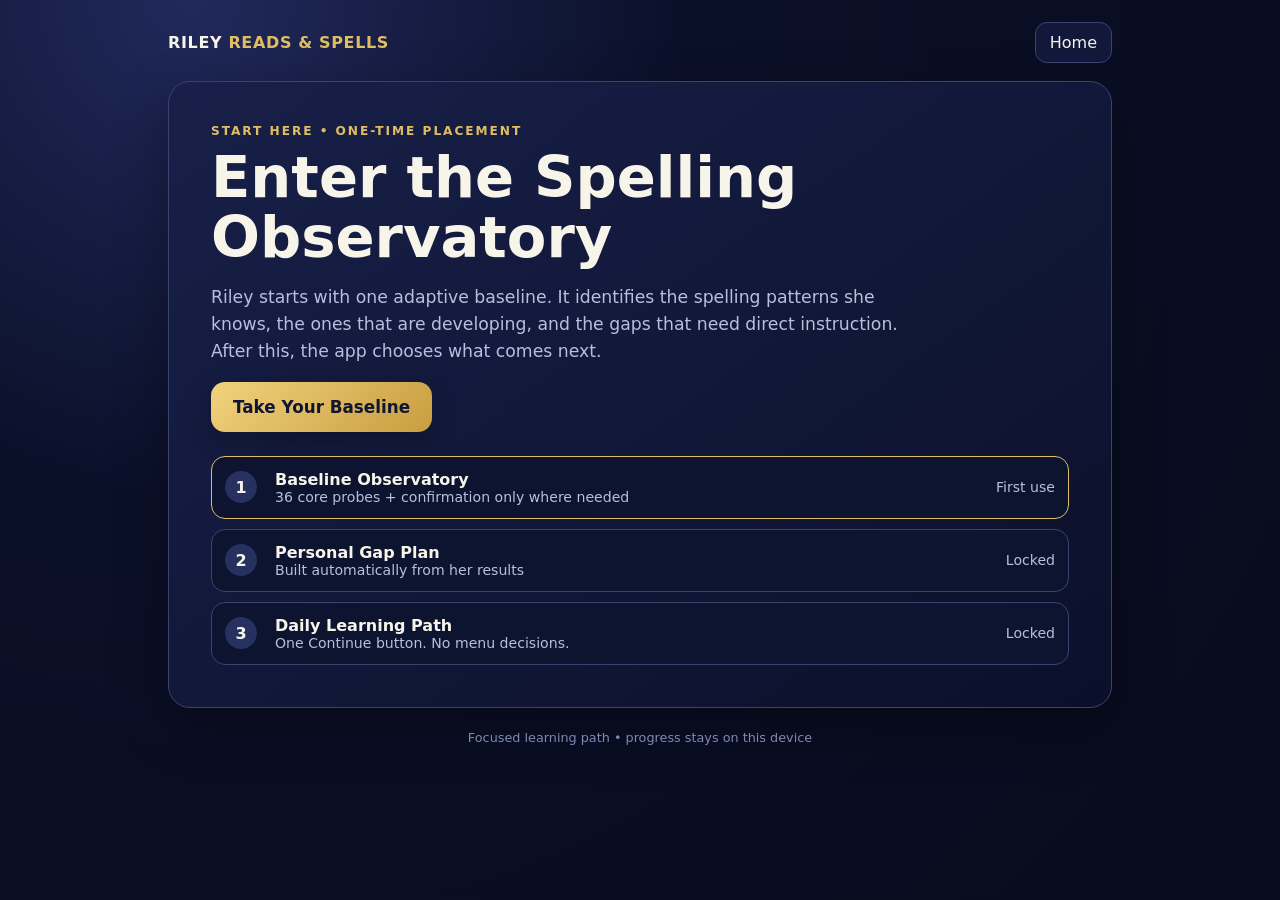
==== index.html @ 069970f0 "Add files via upload" ====
<!doctype html>
<html lang="en"><head><meta charset="utf-8"><meta name="viewport" content="width=device-width,initial-scale=1,viewport-fit=cover"><meta name="theme-color" content="#111735"><title>Riley Reads & Spells — Focused Learning</title>
<style>
:root{--bg:#080d22;--panel:#11183a;--panel2:#171f49;--gold:#e0bd63;--ink:#f7f4ea;--muted:#b8bfdc;--line:#39436f;--good:#98dfad;--bad:#ffb3b3;--purple:#a78bfa}*{box-sizing:border-box}body{margin:0;background:radial-gradient(circle at 15% 0,#20295b 0,#0b1029 35%,#070b1c 100%);color:var(--ink);font-family:Inter,ui-sans-serif,system-ui,-apple-system,"Segoe UI",sans-serif;min-height:100vh}.shell{max-width:980px;margin:auto;padding:22px 18px 56px}.top{display:flex;justify-content:space-between;align-items:center;gap:12px;margin-bottom:18px}.brand{font-weight:900;letter-spacing:.04em}.brand span{color:var(--gold)}button,.btn{font:inherit}.ghost,.btn{border:1px solid var(--line);background:#11183a;color:var(--ink);border-radius:12px;padding:10px 14px;cursor:pointer}.hero,.card{background:linear-gradient(145deg,rgba(24,32,73,.96),rgba(11,16,42,.98));border:1px solid var(--line);border-radius:22px;box-shadow:0 20px 55px #0005}.hero{padding:clamp(22px,5vw,42px)}.eyebrow{color:var(--gold);font-size:.76rem;letter-spacing:.16em;font-weight:800}.hero h1{font-size:clamp(2rem,5vw,3.6rem);line-height:1.03;margin:.18em 0}.lead{color:var(--muted);font-size:1.08rem;line-height:1.55;max-width:720px}.primary{background:linear-gradient(135deg,#f1d27d,#c89d3f);color:#10162f;border:0;border-radius:14px;padding:15px 22px;font-weight:900;font-size:1.05rem;cursor:pointer;box-shadow:0 8px 25px #0004}.primary:disabled{opacity:.45;cursor:not-allowed}.steps{display:grid;gap:10px;margin-top:24px}.step{display:grid;grid-template-columns:38px 1fr auto;gap:12px;align-items:center;padding:13px;border:1px solid var(--line);border-radius:14px;background:#0d1430}.step.current{border-color:var(--gold)}.step.done{opacity:.65}.num{width:32px;height:32px;border-radius:50%;display:grid;place-items:center;background:#27315f;font-weight:800}.meta{color:var(--muted);font-size:.88rem}.card{padding:24px;margin-top:16px}.row{display:flex;gap:12px;align-items:center;flex-wrap:wrap}.spread{display:flex;justify-content:space-between;gap:14px;align-items:center}.progress{height:9px;background:#080d22;border-radius:999px;overflow:hidden;border:1px solid #2d3765}.bar{height:100%;background:linear-gradient(90deg,#b493e8,#e0bd63)}.prompt{font-size:1.35rem;line-height:1.5;margin:18px 0}.answer{width:100%;font:inherit;font-size:1.15rem;padding:14px 16px;border-radius:12px;border:2px solid #465184;background:#080d22;color:var(--ink);outline:none}.answer:focus{border-color:var(--gold)}.feedback{min-height:50px;margin-top:12px;color:var(--muted);line-height:1.5}.good{color:var(--good)}.bad{color:var(--bad)}.tag{display:inline-block;border:1px solid #596394;border-radius:999px;padding:5px 9px;color:#d7dcf1;font-size:.78rem}.hidden{display:none!important}.grid{display:grid;grid-template-columns:repeat(auto-fit,minmax(190px,1fr));gap:12px}.metric{background:#0c1330;border:1px solid var(--line);border-radius:14px;padding:14px}.metric b{font-size:1.4rem;display:block;color:var(--gold)}textarea{min-height:140px;resize:vertical}.choice{display:block;width:100%;text-align:left;margin:8px 0;padding:12px 14px;border-radius:12px;border:1px solid var(--line);background:#0c1330;color:var(--ink);cursor:pointer}.choice:hover{border-color:var(--gold)}.tiny{font-size:.82rem;color:var(--muted)}.footer{margin-top:22px;color:#7f89b4;font-size:.8rem;text-align:center}.parentlink{color:#cdbef7;background:none;border:0;text-decoration:underline;cursor:pointer}.complete{color:var(--good)}@media(max-width:650px){.step{grid-template-columns:34px 1fr}.step>.meta{grid-column:2}.spread{align-items:flex-start;flex-direction:column}.primary{width:100%}}
</style></head><body><div class="shell"><div class="top"><div class="brand">RILEY <span>READS & SPELLS</span></div><button class="ghost" id="homeBtn">Home</button></div><main id="app"></main><div class="footer">Focused learning path • progress stays on this device</div></div>
<script>
const CORE=[{"word": "planning", "sentence": "We spent the afternoon planning the science project.", "domain": "Short-vowel foundations"}, {"word": "traffic", "sentence": "Traffic slowed near the school entrance.", "domain": "Short-vowel foundations"}, {"word": "picnic", "sentence": "We packed fruit and sandwiches for the picnic.", "domain": "Short-vowel foundations"}, {"word": "bridge", "sentence": "We crossed the bridge before sunset.", "domain": "Consonant patterns"}, {"word": "kitchen", "sentence": "The kitchen smelled like warm bread.", "domain": "Consonant patterns"}, {"word": "judge", "sentence": "The judge listened carefully to both sides.", "domain": "Consonant patterns"}, {"word": "hoping", "sentence": "I was hoping the rain would stop before practice.", "domain": "Silent-E"}, {"word": "invited", "sentence": "Maya invited three friends to the exhibit.", "domain": "Silent-E"}, {"word": "exciting", "sentence": "The final chapter was exciting.", "domain": "Silent-E"}, {"word": "reason", "sentence": "Give one reason that supports your claim.", "domain": "Vowel teams"}, {"word": "receive", "sentence": "You will receive the schedule tomorrow.", "domain": "Vowel teams"}, {"word": "journey", "sentence": "Their journey across the desert took weeks.", "domain": "Vowel teams"}, {"word": "purpose", "sentence": "The author had a clear purpose for including the scene.", "domain": "R-controlled vowels"}, {"word": "ordinary", "sentence": "An ordinary afternoon became unforgettable.", "domain": "R-controlled vowels"}, {"word": "surface", "sentence": "Dust covered the surface of the old desk.", "domain": "R-controlled vowels"}, {"word": "choice", "sentence": "She had a difficult choice to make.", "domain": "Complex vowels"}, {"word": "thoughtful", "sentence": "His thoughtful question changed the discussion.", "domain": "Complex vowels"}, {"word": "avoid", "sentence": "Try to avoid repeating the same word.", "domain": "Complex vowels"}, {"word": "fortunate", "sentence": "We were fortunate to find the missing notebook.", "domain": "Syllable structure"}, {"word": "important", "sentence": "Evidence is important when defending an idea.", "domain": "Syllable structure"}, {"word": "different", "sentence": "The two characters made different choices.", "domain": "Syllable structure"}, {"word": "beginning", "sentence": "The beginning introduces the main conflict.", "domain": "Ending changes"}, {"word": "studied", "sentence": "She studied the diagram before answering.", "domain": "Ending changes"}, {"word": "happier", "sentence": "He seemed happier after solving the problem.", "domain": "Ending changes"}, {"word": "families", "sentence": "Several families attended the school event.", "domain": "Grammatical endings"}, {"word": "teacher's", "sentence": "The teacher's notes helped us revise.", "domain": "Grammatical endings"}, {"word": "countries", "sentence": "The map compares several countries.", "domain": "Grammatical endings"}, {"word": "unpredictable", "sentence": "The ending was unpredictable but believable.", "domain": "Word construction"}, {"word": "disagreement", "sentence": "Their disagreement revealed a deeper conflict.", "domain": "Word construction"}, {"word": "transportation", "sentence": "Public transportation connects many neighborhoods.", "domain": "Word construction"}, {"word": "their", "sentence": "Their argument changed after they saw the evidence.", "domain": "Meaning-based spelling"}, {"word": "principal", "sentence": "The principal greeted students at the door.", "domain": "Meaning-based spelling"}, {"word": "stationary", "sentence": "The bicycle remained stationary during the repair.", "domain": "Meaning-based spelling"}, {"word": "Wednesday", "sentence": "Our next tutoring session is Wednesday.", "domain": "Memory & essential words"}, {"word": "February", "sentence": "The shortest month is February.", "domain": "Memory & essential words"}, {"word": "Tennessee", "sentence": "Nashville is the capital of Tennessee.", "domain": "Memory & essential words"}]; const CONFIRM=[{"word": "rabbit", "sentence": "The rabbit disappeared beneath the fence.", "domain": "Short-vowel foundations"}, {"word": "address", "sentence": "Please write your address on the form.", "domain": "Short-vowel foundations"}, {"word": "scratch", "sentence": "A branch left a scratch on the table.", "domain": "Consonant patterns"}, {"word": "badge", "sentence": "She pinned the badge to her backpack.", "domain": "Consonant patterns"}, {"word": "safely", "sentence": "The hikers returned safely before dark.", "domain": "Silent-E"}, {"word": "usable", "sentence": "The repaired tablet was usable again.", "domain": "Silent-E"}, {"word": "season", "sentence": "Autumn is my favorite season.", "domain": "Vowel teams"}, {"word": "ceiling", "sentence": "A fan turned slowly on the ceiling.", "domain": "Vowel teams"}, {"word": "further", "sentence": "We looked further into the evidence.", "domain": "R-controlled vowels"}, {"word": "worthwhile", "sentence": "The difficult project was worthwhile.", "domain": "R-controlled vowels"}, {"word": "throughout", "sentence": "The symbol appears throughout the novel.", "domain": "Complex vowels"}, {"word": "loyal", "sentence": "The dog remained loyal to its family.", "domain": "Complex vowels"}, {"word": "remember", "sentence": "Remember to explain why the quotation matters.", "domain": "Syllable structure"}, {"word": "separate", "sentence": "Keep the two sets of notes separate.", "domain": "Syllable structure"}, {"word": "preferred", "sentence": "Riley preferred the second design.", "domain": "Ending changes"}, {"word": "carrying", "sentence": "She was carrying three books at once.", "domain": "Ending changes"}, {"word": "heroes", "sentence": "The story describes unlikely heroes.", "domain": "Grammatical endings"}, {"word": "classes", "sentence": "Both classes visited the museum.", "domain": "Grammatical endings"}, {"word": "biography", "sentence": "We read a biography of the scientist.", "domain": "Word construction"}, {"word": "misunderstood", "sentence": "Her comment was misunderstood at first.", "domain": "Word construction"}, {"word": "affect", "sentence": "Weather can affect travel plans.", "domain": "Meaning-based spelling"}, {"word": "complement", "sentence": "The side dish will complement the main course.", "domain": "Meaning-based spelling"}, {"word": "because", "sentence": "She revised the paragraph because the evidence was weak.", "domain": "Memory & essential words"}, {"word": "I", "sentence": "I checked my spelling before submitting the response.", "domain": "Memory & essential words"}]; const BANK=[{"word": "planning", "sentence": "We spent the afternoon planning the science project.", "domain": "Short-vowel foundations"}, {"word": "traffic", "sentence": "Traffic slowed near the school entrance.", "domain": "Short-vowel foundations"}, {"word": "picnic", "sentence": "We packed fruit and sandwiches for the picnic.", "domain": "Short-vowel foundations"}, {"word": "bridge", "sentence": "We crossed the bridge before sunset.", "domain": "Consonant patterns"}, {"word": "kitchen", "sentence": "The kitchen smelled like warm bread.", "domain": "Consonant patterns"}, {"word": "judge", "sentence": "The judge listened carefully to both sides.", "domain": "Consonant patterns"}, {"word": "hoping", "sentence": "I was hoping the rain would stop before practice.", "domain": "Silent-E"}, {"word": "invited", "sentence": "Maya invited three friends to the exhibit.", "domain": "Silent-E"}, {"word": "exciting", "sentence": "The final chapter was exciting.", "domain": "Silent-E"}, {"word": "reason", "sentence": "Give one reason that supports your claim.", "domain": "Vowel teams"}, {"word": "receive", "sentence": "You will receive the schedule tomorrow.", "domain": "Vowel teams"}, {"word": "journey", "sentence": "Their journey across the desert took weeks.", "domain": "Vowel teams"}, {"word": "purpose", "sentence": "The author had a clear purpose for including the scene.", "domain": "R-controlled vowels"}, {"word": "ordinary", "sentence": "An ordinary afternoon became unforgettable.", "domain": "R-controlled vowels"}, {"word": "surface", "sentence": "Dust covered the surface of the old desk.", "domain": "R-controlled vowels"}, {"word": "choice", "sentence": "She had a difficult choice to make.", "domain": "Complex vowels"}, {"word": "thoughtful", "sentence": "His thoughtful question changed the discussion.", "domain": "Complex vowels"}, {"word": "avoid", "sentence": "Try to avoid repeating the same word.", "domain": "Complex vowels"}, {"word": "fortunate", "sentence": "We were fortunate to find the missing notebook.", "domain": "Syllable structure"}, {"word": "important", "sentence": "Evidence is important when defending an idea.", "domain": "Syllable structure"}, {"word": "different", "sentence": "The two characters made different choices.", "domain": "Syllable structure"}, {"word": "beginning", "sentence": "The beginning introduces the main conflict.", "domain": "Ending changes"}, {"word": "studied", "sentence": "She studied the diagram before answering.", "domain": "Ending changes"}, {"word": "happier", "sentence": "He seemed happier after solving the problem.", "domain": "Ending changes"}, {"word": "families", "sentence": "Several families attended the school event.", "domain": "Grammatical endings"}, {"word": "teacher's", "sentence": "The teacher's notes helped us revise.", "domain": "Grammatical endings"}, {"word": "countries", "sentence": "The map compares several countries.", "domain": "Grammatical endings"}, {"word": "unpredictable", "sentence": "The ending was unpredictable but believable.", "domain": "Word construction"}, {"word": "disagreement", "sentence": "Their disagreement revealed a deeper conflict.", "domain": "Word construction"}, {"word": "transportation", "sentence": "Public transportation connects many neighborhoods.", "domain": "Word construction"}, {"word": "their", "sentence": "Their argument changed after they saw the evidence.", "domain": "Meaning-based spelling"}, {"word": "principal", "sentence": "The principal greeted students at the door.", "domain": "Meaning-based spelling"}, {"word": "stationary", "sentence": "The bicycle remained stationary during the repair.", "domain": "Meaning-based spelling"}, {"word": "Wednesday", "sentence": "Our next tutoring session is Wednesday.", "domain": "Memory & essential words"}, {"word": "February", "sentence": "The shortest month is February.", "domain": "Memory & essential words"}, {"word": "Tennessee", "sentence": "Nashville is the capital of Tennessee.", "domain": "Memory & essential words"}, {"word": "rabbit", "sentence": "The rabbit disappeared beneath the fence.", "domain": "Short-vowel foundations"}, {"word": "address", "sentence": "Please write your address on the form.", "domain": "Short-vowel foundations"}, {"word": "scratch", "sentence": "A branch left a scratch on the table.", "domain": "Consonant patterns"}, {"word": "badge", "sentence": "She pinned the badge to her backpack.", "domain": "Consonant patterns"}, {"word": "safely", "sentence": "The hikers returned safely before dark.", "domain": "Silent-E"}, {"word": "usable", "sentence": "The repaired tablet was usable again.", "domain": "Silent-E"}, {"word": "season", "sentence": "Autumn is my favorite season.", "domain": "Vowel teams"}, {"word": "ceiling", "sentence": "A fan turned slowly on the ceiling.", "domain": "Vowel teams"}, {"word": "further", "sentence": "We looked further into the evidence.", "domain": "R-controlled vowels"}, {"word": "worthwhile", "sentence": "The difficult project was worthwhile.", "domain": "R-controlled vowels"}, {"word": "throughout", "sentence": "The symbol appears throughout the novel.", "domain": "Complex vowels"}, {"word": "loyal", "sentence": "The dog remained loyal to its family.", "domain": "Complex vowels"}, {"word": "remember", "sentence": "Remember to explain why the quotation matters.", "domain": "Syllable structure"}, {"word": "separate", "sentence": "Keep the two sets of notes separate.", "domain": "Syllable structure"}, {"word": "preferred", "sentence": "Riley preferred the second design.", "domain": "Ending changes"}, {"word": "carrying", "sentence": "She was carrying three books at once.", "domain": "Ending changes"}, {"word": "heroes", "sentence": "The story describes unlikely heroes.", "domain": "Grammatical endings"}, {"word": "classes", "sentence": "Both classes visited the museum.", "domain": "Grammatical endings"}, {"word": "biography", "sentence": "We read a biography of the scientist.", "domain": "Word construction"}, {"word": "misunderstood", "sentence": "Her comment was misunderstood at first.", "domain": "Word construction"}, {"word": "affect", "sentence": "Weather can affect travel plans.", "domain": "Meaning-based spelling"}, {"word": "complement", "sentence": "The side dish will complement the main course.", "domain": "Meaning-based spelling"}, {"word": "because", "sentence": "She revised the paragraph because the evidence was weak.", "domain": "Memory & essential words"}, {"word": "I", "sentence": "I checked my spelling before submitting the response.", "domain": "Memory & essential words"}, {"word": "achievement", "sentence": "Her achievement reflected months of steady practice.", "domain": "Short-vowel foundations"}, {"word": "accurate", "sentence": "An accurate summary includes the most important details.", "domain": "Consonant patterns"}, {"word": "analysis", "sentence": "Her analysis connected the character's choice to the theme.", "domain": "Silent-E"}, {"word": "apparent", "sentence": "The solution seemed apparent after we reread the clue.", "domain": "Vowel teams"}, {"word": "argument", "sentence": "A strong argument includes evidence and reasoning.", "domain": "R-controlled vowels"}, {"word": "attention", "sentence": "Careful attention helped her catch the spelling error.", "domain": "Complex vowels"}, {"word": "audience", "sentence": "The speaker adjusted her tone for the audience.", "domain": "Syllable structure"}, {"word": "available", "sentence": "The library made several resources available online.", "domain": "Ending changes"}, {"word": "awkward", "sentence": "The silence felt awkward after the disagreement.", "domain": "Grammatical endings"}, {"word": "boundary", "sentence": "The river formed a natural boundary.", "domain": "Word construction"}, {"word": "category", "sentence": "Place each example in the correct category.", "domain": "Meaning-based spelling"}, {"word": "challenge", "sentence": "The challenge required patience and careful thinking.", "domain": "Memory & essential words"}, {"word": "character", "sentence": "The character changed after facing the conflict.", "domain": "Short-vowel foundations"}, {"word": "community", "sentence": "The community gathered to restore the park.", "domain": "Consonant patterns"}, {"word": "conclusion", "sentence": "Her conclusion followed logically from the evidence.", "domain": "Silent-E"}, {"word": "confident", "sentence": "She felt confident after checking her work.", "domain": "Vowel teams"}, {"word": "consequence", "sentence": "Every decision can have a consequence.", "domain": "R-controlled vowels"}, {"word": "considerable", "sentence": "The project required considerable effort.", "domain": "Complex vowels"}, {"word": "consistent", "sentence": "Consistent practice builds stronger spelling memory.", "domain": "Syllable structure"}, {"word": "context", "sentence": "Use context to determine the unfamiliar word's meaning.", "domain": "Ending changes"}, {"word": "curious", "sentence": "The curious student asked a thoughtful question.", "domain": "Grammatical endings"}, {"word": "decision", "sentence": "His decision changed the direction of the story.", "domain": "Word construction"}, {"word": "definitely", "sentence": "I will definitely revise before submitting the essay.", "domain": "Meaning-based spelling"}, {"word": "description", "sentence": "The description helped readers picture the setting.", "domain": "Memory & essential words"}, {"word": "develop", "sentence": "Writers develop ideas by adding evidence and explanation.", "domain": "Short-vowel foundations"}, {"word": "difference", "sentence": "Explain the difference between the two viewpoints.", "domain": "Consonant patterns"}, {"word": "difficult", "sentence": "The final question was difficult but manageable.", "domain": "Silent-E"}, {"word": "disappear", "sentence": "The footprints disappear near the riverbank.", "domain": "Vowel teams"}, {"word": "effective", "sentence": "The repeated image is an effective symbol.", "domain": "R-controlled vowels"}, {"word": "environment", "sentence": "The desert environment shapes how people live.", "domain": "Complex vowels"}, {"word": "especially", "sentence": "The museum was especially crowded on Saturday.", "domain": "Syllable structure"}, {"word": "evidence", "sentence": "Use evidence from the text to support your answer.", "domain": "Ending changes"}, {"word": "exaggerate", "sentence": "Do not exaggerate what the source actually says.", "domain": "Grammatical endings"}, {"word": "excellent", "sentence": "Her revision made the explanation excellent.", "domain": "Word construction"}, {"word": "experience", "sentence": "The experience changed his perspective.", "domain": "Meaning-based spelling"}, {"word": "explanation", "sentence": "Add an explanation after each piece of evidence.", "domain": "Memory & essential words"}, {"word": "familiar", "sentence": "The melody sounded familiar.", "domain": "Short-vowel foundations"}, {"word": "favorite", "sentence": "Science is her favorite subject this semester.", "domain": "Consonant patterns"}, {"word": "finally", "sentence": "The team finally solved the last clue.", "domain": "Silent-E"}, {"word": "government", "sentence": "The government created laws to organize the city-state.", "domain": "Vowel teams"}, {"word": "grammar", "sentence": "Correct grammar makes writing easier to understand.", "domain": "R-controlled vowels"}, {"word": "guarantee", "sentence": "A prediction cannot guarantee what will happen.", "domain": "Complex vowels"}, {"word": "immediately", "sentence": "She immediately noticed the missing paragraph.", "domain": "Syllable structure"}, {"word": "independent", "sentence": "The assignment required independent thinking.", "domain": "Ending changes"}, {"word": "influence", "sentence": "Friends can influence the choices a character makes.", "domain": "Grammatical endings"}, {"word": "knowledge", "sentence": "Background knowledge can deepen comprehension.", "domain": "Word construction"}, {"word": "language", "sentence": "The author's language creates a tense mood.", "domain": "Meaning-based spelling"}, {"word": "necessary", "sentence": "It is necessary to cite evidence accurately.", "domain": "Memory & essential words"}, {"word": "occasion", "sentence": "The celebration marked a special occasion.", "domain": "Short-vowel foundations"}, {"word": "opinion", "sentence": "Separate an opinion from a verifiable fact.", "domain": "Consonant patterns"}, {"word": "opportunity", "sentence": "The contest gave students an opportunity to perform.", "domain": "Silent-E"}, {"word": "paragraph", "sentence": "Each paragraph should develop one clear idea.", "domain": "Vowel teams"}, {"word": "perspective", "sentence": "The narrator's perspective shapes what readers know.", "domain": "R-controlled vowels"}, {"word": "possible", "sentence": "Consider every possible explanation before deciding.", "domain": "Complex vowels"}, {"word": "probably", "sentence": "The storm will probably arrive after dinner.", "domain": "Syllable structure"}, {"word": "question", "sentence": "A strong question can lead to deeper thinking.", "domain": "Ending changes"}, {"word": "recognize", "sentence": "Readers recognize patterns across a text.", "domain": "Grammatical endings"}, {"word": "recommend", "sentence": "I recommend rereading the final paragraph.", "domain": "Word construction"}, {"word": "response", "sentence": "Her response included a claim and two details.", "domain": "Meaning-based spelling"}, {"word": "rhythm", "sentence": "The poem's rhythm changes in the final stanza.", "domain": "Memory & essential words"}, {"word": "schedule", "sentence": "Check the schedule before leaving for practice.", "domain": "Short-vowel foundations"}, {"word": "significant", "sentence": "The broken watch becomes significant later in the story.", "domain": "Consonant patterns"}, {"word": "similar", "sentence": "The two civilizations had similar farming challenges.", "domain": "Silent-E"}, {"word": "strength", "sentence": "Her strongest evidence came from the final chapter.", "domain": "Vowel teams"}, {"word": "surprise", "sentence": "The ending was a genuine surprise.", "domain": "R-controlled vowels"}, {"word": "temperature", "sentence": "The temperature dropped quickly after sunset.", "domain": "Complex vowels"}, {"word": "therefore", "sentence": "The evidence changed; therefore, we revised the claim.", "domain": "Syllable structure"}, {"word": "tomorrow", "sentence": "We will finish the project tomorrow.", "domain": "Ending changes"}, {"word": "usually", "sentence": "She usually checks capitalization before submitting.", "domain": "Grammatical endings"}, {"word": "variety", "sentence": "Using a variety of precise words improves writing.", "domain": "Word construction"}, {"word": "vocabulary", "sentence": "A strong vocabulary helps writers express precise ideas.", "domain": "Meaning-based spelling"}, {"word": "weird", "sentence": "The old machine made a weird clicking sound.", "domain": "Memory & essential words"}, {"word": "whether", "sentence": "We debated whether the character made the right choice.", "domain": "Short-vowel foundations"}, {"word": "writing", "sentence": "Strong writing develops ideas clearly.", "domain": "Consonant patterns"}, {"word": "accommodate", "sentence": "The new schedule can accommodate both groups.", "domain": "Silent-E"}, {"word": "conscience", "sentence": "His conscience bothered him after he hid the truth.", "domain": "Vowel teams"}, {"word": "embarrass", "sentence": "Do not embarrass someone for making a mistake.", "domain": "R-controlled vowels"}, {"word": "maintenance", "sentence": "Regular maintenance kept the equipment working.", "domain": "Complex vowels"}, {"word": "privilege", "sentence": "Access to the archive was a special privilege.", "domain": "Syllable structure"}, {"word": "restaurant", "sentence": "The restaurant was crowded after the concert.", "domain": "Ending changes"}, {"word": "successful", "sentence": "The experiment was successful on the third attempt.", "domain": "Word construction"}, {"word": "vacuum", "sentence": "The vacuum made a high-pitched sound.", "domain": "Meaning-based spelling"}, {"word": "calendar", "sentence": "Mark the tutoring session on the calendar.", "domain": "Memory & essential words"}, {"word": "capitalization", "sentence": "Correct capitalization matters in formal writing.", "domain": "Short-vowel foundations"}, {"word": "continent", "sentence": "Africa is a continent with many countries.", "domain": "Consonant patterns"}, {"word": "Atlantic", "sentence": "The Atlantic Ocean lies east of the United States.", "domain": "Silent-E"}, {"word": "Pacific", "sentence": "The Pacific Ocean is the largest ocean.", "domain": "Vowel teams"}, {"word": "Monday", "sentence": "School resumes on Monday morning.", "domain": "R-controlled vowels"}, {"word": "January", "sentence": "January begins the calendar year.", "domain": "Complex vowels"}]; const PASSAGES=[{"title": "The Empty Chair", "text": "At lunch, Nia kept the chair beside her empty even after the cafeteria filled. For three years, Maya had sat there, trading grapes for crackers and whispering jokes before the bell. Maya had moved in August. When Zoe asked if the seat was taken, Nia almost said yes. Instead, she moved her backpack. By Friday, the chair no longer felt like Maya's chair, but Nia still saved one of her grapes.", "q": "What deeper idea does the ending suggest?", "evidence": "Nia lets Zoe sit beside her but still saves a grape, showing that making room for something new does not require erasing what mattered before.", "theme": "People can accept change while still honoring meaningful memories."}, {"title": "The Second Draft", "text": "Marcus stared at the red comments covering his essay. He had expected an A because he had spent two hours writing it. His first impulse was to close the document. Then he noticed that Ms. Lee had written, 'Your idea is worth developing.' Marcus opened a blank page beside the draft and began moving sentences, adding evidence, and deleting parts he had liked. The next afternoon, the essay was longer in some places and shorter in others. More importantly, it finally said what he had meant.", "q": "Why is the final sentence important?", "evidence": "Marcus stops treating effort as proof that the first draft is finished and uses revision to make his actual idea clearer.", "theme": "Growth often requires revising work we are already attached to."}, {"title": "The Shortcut", "text": "Elena knew the path behind the gym would cut ten minutes from her walk home. A sign said the path was closed after the storm, but the pavement looked dry. Halfway through, she found a fallen branch blocking the trail. She climbed over it and stepped into mud deep enough to swallow one shoe. When her brother asked why she was late, Elena looked at the muddy sock in her hand and laughed. 'I saved negative ten minutes,' she said.", "q": "What does Elena learn from the experience?", "evidence": "Ignoring the warning makes the supposedly faster route take longer and creates a problem she could have avoided.", "theme": "A shortcut is not useful when it ignores information meant to protect you."}];
const KEY='rrs_single_v1';
const nowDay=()=>new Date().toISOString().slice(0,10); const load=()=>{try{return JSON.parse(localStorage.getItem(KEY))||{}}catch(e){return {}}}; const save=s=>localStorage.setItem(KEY,JSON.stringify(s));
function state(){let s=load();s.baseline=s.baseline||{done:false,index:0,items:CORE,answers:[],confirm:[],phase:'core'};s.progress=s.progress||{seen:{},missed:{},daily:{},weeklyHistory:[],deep:0,vocab:0,writing:0};s.weekly=s.weekly||{word:'significant',pron:'sig-NIF-ih-kunt',pos:'adjective',definition:'important enough to matter or have an effect',sentence:'The broken watch becomes significant later in the story.'};save(s);return s}
function speak(t,rate=.86){try{speechSynthesis.cancel();let u=new SpeechSynthesisUtterance(t);u.rate=rate;u.lang='en-US';speechSynthesis.speak(u)}catch(e){}}
function norm(x){return (x||'').trim().replace(/[’‘]/g,"'")}
function esc(x){return String(x).replace(/[&<>"']/g,m=>({'&':'&amp;','<':'&lt;','>':'&gt;','"':'&quot;',"'":'&#39;'}[m]))}
function likelyError(expected,got){if(!got)return 'unknown / not yet encoded';if(expected.toLowerCase()===got.toLowerCase()&&expected!==got)return 'capitalization';if(expected.replace(/'/g,'')===got.replace(/'/g,''))return 'apostrophe';let e=expected.toLowerCase(),g=got.toLowerCase();if(e.includes('ied')&&g.includes('yed'))return 'y-to-i ending change';if(/([bcdfghjklmnpqrstvwxyz])\1/.test(e)&&!g.includes(RegExp.$1+RegExp.$1))return 'consonant doubling';if(Math.abs(e.length-g.length)>=3)return 'omitted or added syllable/segment';if(/[aeiou]/.test(e)&&/[aeiou]/.test(g))return 'vowel pattern';return 'consonant/letter pattern'}
function baselineDone(){return !!state().baseline.done}
function profile(){let s=state(), a=s.baseline.answers||[], ds={};for(const d of [...new Set(CORE.map(x=>x.domain))]){let z=a.filter(x=>x.domain===d),right=z.filter(x=>x.correct).length,total=z.length;ds[d]={right,total,status:total>=3?(right>=3?'Secure':right===2?'Developing':'Needs Instruction'):'Unplaced'}}return ds}
function weeklyDue(){let d=new Date().getDay();return d>=1&&d<=5}
function makePlan(){let s=state(), day=nowDay(), rec=s.progress.daily[day];if(rec&&rec.plan)return rec.plan;let p=[{id:'spell',title:'Targeted Spelling',desc:'24 adaptive items from current gaps, comeback words, transfer words, and Weekly Word.',minutes:16}]; if(weeklyDue())p.push({id:'vocab',title:'Word Range + Weekly Word',desc:'Use stronger vocabulary independently, not just recognize it.',minutes:5});let n=new Date().getDay(); if(n%2===0)p.push({id:'deep',title:'Deep Reading',desc:'Move from what happened to inference, theme, evidence, and explanation.',minutes:8});else p.push({id:'writing',title:'Writing Transfer',desc:'Turn understanding into precise written language.',minutes:7});s.progress.daily[day]={plan:p,done:[],current:0};save(s);return p}
function dailyRec(){let s=state();makePlan();return state().progress.daily[nowDay()]}
function routeHome(){renderHome()}
function renderHome(){let s=state(), app=document.querySelector('#app');if(!s.baseline.done){app.innerHTML=`<section class="hero"><div class="eyebrow">START HERE • ONE-TIME PLACEMENT</div><h1>Enter the Spelling Observatory</h1><p class="lead">Riley starts with one adaptive baseline. It identifies the spelling patterns she knows, the ones that are developing, and the gaps that need direct instruction. After this, the app chooses what comes next.</p><button class="primary" id="go">Take Your Baseline</button><div class="steps"><div class="step current"><div class="num">1</div><div><b>Baseline Observatory</b><div class="meta">36 core probes + confirmation only where needed</div></div><div class="meta">First use</div></div><div class="step"><div class="num">2</div><div><b>Personal Gap Plan</b><div class="meta">Built automatically from her results</div></div><div class="meta">Locked</div></div><div class="step"><div class="num">3</div><div><b>Daily Learning Path</b><div class="meta">One Continue button. No menu decisions.</div></div><div class="meta">Locked</div></div></div></section>`;document.querySelector('#go').onclick=renderBaseline;return}
let rec=dailyRec(), plan=rec.plan, done=rec.done||[], idx=plan.findIndex(x=>!done.includes(x.id));let complete=idx<0, mins=plan.filter(x=>!done.includes(x.id)).reduce((a,b)=>a+b.minutes,0);app.innerHTML=`<section class="hero"><div class="eyebrow">RILEY’S FOCUSED LEARNING PATH</div><h1>${complete?'Today’s path is complete.':'Welcome back, Riley.'}</h1><p class="lead">${complete?'Your work is saved. Come back tomorrow for the next focused path.':`${plan.length-done.length} activities left · about ${mins} minutes. Press Continue and the app will take you through the work in order.`}</p>${complete?'<button class="primary" id="go">View Progress</button>':'<button class="primary" id="go">Continue Today’s Path</button>'}<div class="steps">${plan.map((x,i)=>`<div class="step ${done.includes(x.id)?'done':''} ${i===idx?'current':''}"><div class="num">${done.includes(x.id)?'✓':i+1}</div><div><b>${x.title}</b><div class="meta">${x.desc}</div></div><div class="meta">${done.includes(x.id)?'Complete':x.minutes+' min'}</div></div>`).join('')}</div><div style="margin-top:20px"><button class="parentlink" id="parent">Parent / Tutor Progress</button></div></section>`;document.querySelector('#go').onclick=()=>complete?renderParent():startActivity(plan[idx].id);document.querySelector('#parent').onclick=renderParent}
function renderBaseline(){let s=state(),b=s.baseline, items=b.phase==='core'?CORE:b.confirm;if(b.phase==='confirm'&&items.length===0){finishBaseline();return}if(b.index>=items.length){if(b.phase==='core'){let by={};b.answers.forEach(a=>(by[a.domain]??=[]).push(a));let needs=[];for(const [d,a] of Object.entries(by)){let r=a.filter(x=>x.correct).length;if(r===2)needs.push(...CONFIRM.filter(x=>x.domain===d).slice(0,1));else if(r<=1)needs.push(...CONFIRM.filter(x=>x.domain===d).slice(0,2))}b.phase='confirm';b.confirm=needs;b.index=0;save(s);if(!needs.length)return finishBaseline();return renderBaseline()}return finishBaseline()}
let it=items[b.index], total=CORE.length+(b.confirm?.length||0), done=(b.phase==='core'?b.index:CORE.length+b.index);document.querySelector('#app').innerHTML=`<section class="card"><div class="spread"><div><div class="eyebrow">SPELLING OBSERVATORY</div><h2>${b.phase==='core'?'Baseline':'Confirmation Round'}</h2></div><span class="tag">${done+1} of ${total}</span></div><div class="progress"><div class="bar" style="width:${Math.round(done/Math.max(total,1)*100)}%"></div></div><p class="lead">Listen to the sentence, then spell the word. No hints or teaching during the baseline. Capitalization counts.</p><div class="row"><button class="ghost" id="hear">🔊 Hear sentence + word</button></div><input class="answer" id="ans" autocomplete="off" autocapitalize="off" spellcheck="false" placeholder="Type the word you hear"><div class="row" style="margin-top:12px"><button class="primary" id="submit">Submit</button><button class="ghost" id="idk">I don’t know yet</button></div><div class="feedback" id="fb"></div></section>`;let say=()=>{speak(it.sentence);setTimeout(()=>speak('Spell '+it.word),Math.min(3800,900+it.sentence.length*45))};document.querySelector('#hear').onclick=say;setTimeout(say,300);let submit=(idk=false)=>{let got=idk?'':norm(document.querySelector('#ans').value), correct=got===it.word;b.answers.push({word:it.word,got,correct,domain:it.domain,error:correct?'':likelyError(it.word,got)});b.index++;save(s);renderBaseline()};document.querySelector('#submit').onclick=()=>submit(false);document.querySelector('#idk').onclick=()=>submit(true);document.querySelector('#ans').onkeydown=e=>{if(e.key==='Enter')submit(false)};document.querySelector('#ans').focus()}
function finishBaseline(){let s=state();s.baseline.done=true;s.baseline.completedAt=new Date().toISOString();save(s);let p=profile(), gaps=Object.entries(p).filter(([d,x])=>x.status!=='Secure').map(([d])=>d);document.querySelector('#app').innerHTML=`<section class="hero"><div class="eyebrow">BASELINE COMPLETE</div><h1>Your learning path is ready.</h1><p class="lead">The app will now prioritize ${gaps.length?esc(gaps.slice(0,3).join(', ')):'transfer and retention'} and keep checking unfamiliar words before calling a skill secure.</p><button class="primary" id="go">Start Today’s Path</button></section>`;document.querySelector('#go').onclick=renderHome}
function buildMission(){let s=state(),day=nowDay(),key='mission_'+day;if(s.progress.daily[day]?.mission)return s.progress.daily[day].mission;let prof=profile(), pri=Object.entries(prof).filter(([d,x])=>x.status==='Needs Instruction').map(([d])=>d), dev=Object.entries(prof).filter(([d,x])=>x.status==='Developing').map(([d])=>d);if(!pri.length)pri=Object.keys(prof).slice(0,3);if(!dev.length)dev=Object.keys(prof).slice(3,6);let seen=s.progress.seen||{}, missed=s.progress.missed||{};let pool=(ds)=>BANK.filter(x=>ds.includes(x.domain));let pick=(arr,n,avoid=new Set())=>{let a=[...arr].sort((x,y)=>(seen[x.word]||0)-(seen[y.word]||0)||Math.random()-.5),o=[];for(let x of a)if(!avoid.has(x.word)&&o.push(x)&&o.length===n)break;return o};let out=[],used=new Set();for(let [arr,n,type] of [[pool(pri),8,'priority'],[pool(dev),4,'secondary']])for(let x of pick(arr,n,used)){used.add(x.word);out.push({...x,type})}let comeback=Object.keys(missed).sort((a,b)=>(missed[b].count||0)-(missed[a].count||0)).map(w=>BANK.find(x=>x.word===w)).filter(Boolean);for(let x of pick(comeback,4,used)){used.add(x.word);out.push({...x,type:'comeback'})}for(let x of pick(BANK,4,used)){used.add(x.word);out.push({...x,type:'spiral'})}for(let x of pick(BANK.filter(x=>!seen[x.word]),2,used)){used.add(x.word);out.push({...x,type:'transfer'})}let wk=s.weekly;if(wk&&!used.has(wk.word)){out.push({word:wk.word,sentence:wk.sentence,domain:'Weekly Word',type:'weekly'});used.add(wk.word)}let caps=BANK.filter(x=>/^[A-Z]/.test(x.word));for(let x of pick(caps,2,used)){used.add(x.word);out.push({...x,type:'capitalization'})}for(let x of pick(BANK,24-out.length,used)){used.add(x.word);out.push({...x,type:'spiral'})}out=out.slice(0,24);s.progress.daily[day].mission={items:out,index:0,attempts:0,correct:0};save(s);return out}
function startActivity(id){if(id==='spell')renderSpelling();else if(id==='vocab')renderVocab();else if(id==='deep')renderDeep();else renderWriting()}
function markDone(id){let s=state(),r=s.progress.daily[nowDay()];if(!r.done.includes(id))r.done.push(id);save(s);renderActivityComplete(id)}
function renderActivityComplete(id){let rec=dailyRec(),next=rec.plan.find(x=>!rec.done.includes(x.id));document.querySelector('#app').innerHTML=`<section class="hero"><div class="eyebrow">ACTIVITY COMPLETE</div><h1 class="complete">Nice work.</h1><p class="lead">${next?`Next: ${esc(next.title)}. Riley does not need to choose what to practice.`:'You finished today’s focused learning path.'}</p><button class="primary" id="next">${next?'Continue to Next Activity':'Finish Today’s Path'}</button></section>`;document.querySelector('#next').onclick=()=>next?startActivity(next.id):renderHome()}
function renderSpelling(){let s=state(),m=s.progress.daily[nowDay()].mission||null;if(!m){buildMission();s=state();m=s.progress.daily[nowDay()].mission}if(m.index>=m.items.length)return markDone('spell');let it=m.items[m.index],attempt=m.attempts||0;document.querySelector('#app').innerHTML=`<section class="card"><div class="spread"><div><div class="eyebrow">TODAY’S PATH • TARGETED SPELLING</div><h2>Item ${m.index+1} of ${m.items.length}</h2></div><span class="tag">${esc(it.type)}</span></div><div class="progress"><div class="bar" style="width:${Math.round(m.index/m.items.length*100)}%"></div></div><p class="prompt">Listen first. The target word stays hidden.</p><button class="ghost" id="hear">🔊 Hear sentence + word</button><input class="answer" id="ans" autocomplete="off" autocapitalize="off" spellcheck="false" placeholder="Spell the word"><button class="primary" id="check" style="margin-top:12px">Check</button><div class="feedback" id="fb"></div></section>`;let say=(slow=false)=>{speak(it.sentence,slow?.72:.86);setTimeout(()=>speak('Spell '+it.word,slow?.66:.82),Math.min(3600,900+it.sentence.length*42))};document.querySelector('#hear').onclick=()=>say(false);setTimeout(()=>say(false),250);let check=()=>{let ss=state(),mm=ss.progress.daily[nowDay()].mission,got=norm(document.querySelector('#ans').value),first=mm.attempts===0;ss.progress.seen[it.word]=(ss.progress.seen[it.word]||0)+1;if(got===it.word){if(first)mm.correct++;document.querySelector('#fb').innerHTML='<span class="good">Correct.</span> Moving on…';mm.index++;mm.attempts=0;save(ss);speak('Correct.');setTimeout(renderSpelling,700);return}mm.attempts=(mm.attempts||0)+1;let miss=ss.progress.missed[it.word]||{count:0};miss.count++;miss.last=Date.now();miss.error=likelyError(it.word,got);ss.progress.missed[it.word]=miss;save(ss);if(mm.attempts===1){document.querySelector('#fb').innerHTML='<span class="bad">Not yet.</span> Try once more. The answer stays hidden.';document.querySelector('#ans').value='';document.querySelector('#ans').focus()}else if(mm.attempts===2){document.querySelector('#fb').innerHTML='<span class="bad">Listen again.</span> I’ll say the word more slowly and repeat the sentence.';document.querySelector('#ans').value='';say(true);document.querySelector('#ans').focus()}else{document.querySelector('#fb').innerHTML=`<span class="bad">Correct spelling: ${esc(it.word)}</span><br>Likely pattern to repair: ${esc(miss.error)}. Type it correctly once. It will return in comeback practice.`;document.querySelector('#ans').value=it.word;document.querySelector('#ans').disabled=true;mm.index++;mm.attempts=0;save(ss);speak('The correct spelling is '+it.word);setTimeout(renderSpelling,2300)}};document.querySelector('#check').onclick=check;document.querySelector('#ans').onkeydown=e=>{if(e.key==='Enter')check()};document.querySelector('#ans').focus()}
function renderVocab(){let s=state(),w=s.weekly;document.querySelector('#app').innerHTML=`<section class="card"><div class="eyebrow">TODAY’S PATH • WORD RANGE</div><h2>Use stronger words independently</h2><p class="lead">Weekly Word: <b>${esc(w.word)}</b> (${esc(w.pos)}) — ${esc(w.definition)}.</p><p class="prompt">Replace the general word in this sentence with a more precise word:<br><br>“The discovery was <u>important</u> because it changed what the researchers believed.”</p><input class="answer" id="v" placeholder="Type one stronger word"><div class="feedback" id="fb"></div><button class="primary" id="go">Check my word</button></section>`;document.querySelector('#go').onclick=()=>{let v=norm(document.querySelector('#v').value).toLowerCase(),ok=['significant','crucial','essential','meaningful','consequential','important'].includes(v);if(!v)return;document.querySelector('#fb').innerHTML=ok?'<span class="good">Good. Now use it in your own sentence.</span>':'Try a word that means important enough to matter. Think about this week’s word.';if(ok){s.progress.vocab++;save(s);setTimeout(()=>markDone('vocab'),1200)}}}
function renderDeep(){let s=state(),p=PASSAGES[s.progress.deep%PASSAGES.length];document.querySelector('#app').innerHTML=`<section class="card"><div class="eyebrow">TODAY’S PATH • DEEP READING</div><h2>${esc(p.title)}</h2><p class="lead" style="color:#eef0fb">${esc(p.text)}</p><p class="prompt">${esc(p.q)}</p><textarea class="answer" id="d" placeholder="Answer with a complete idea. Explain why it matters."></textarea><div class="feedback" id="fb"></div><button class="primary" id="go">Check depth</button></section>`;document.querySelector('#go').onclick=()=>{let t=norm(document.querySelector('#d').value);if(t.split(/\s+/).length<12){document.querySelector('#fb').textContent='Go deeper. Explain what the detail suggests—not only what happened.';return}document.querySelector('#fb').innerHTML=`<span class="good">Good depth check.</span><br>A strong interpretation could connect to: ${esc(p.theme)}<br><span class="tiny">Evidence model: ${esc(p.evidence)}</span>`;s.progress.deep++;save(s);setTimeout(()=>markDone('deep'),2600)}}
function renderWriting(){let s=state();document.querySelector('#app').innerHTML=`<section class="card"><div class="eyebrow">TODAY’S PATH • WRITING TRANSFER</div><h2>Turn understanding into precise writing</h2><p class="prompt">Write 3–4 sentences explaining why revision can improve an idea. Use the word <b>${esc(s.weekly.word)}</b> naturally, include one specific example, and check spelling/capitalization.</p><textarea class="answer" id="w" placeholder="Write your response here…"></textarea><div class="feedback" id="fb"></div><button class="primary" id="go">Review my response</button></section>`;document.querySelector('#go').onclick=()=>{let t=norm(document.querySelector('#w').value),words=t.split(/\s+/).filter(Boolean),sent=(t.match(/[.!?]+/g)||[]).length,has=t.toLowerCase().includes(s.weekly.word.toLowerCase());let issues=[];if(words.length<35)issues.push('develop the explanation with more detail');if(sent<3)issues.push('write at least 3 complete sentences');if(!has)issues.push('use the Weekly Word naturally');if(!/^[A-Z]/.test(t))issues.push('begin with a capital letter');if(issues.length){document.querySelector('#fb').innerHTML='<span class="bad">Revise before finishing:</span> '+esc(issues.join('; '))+'.';return}document.querySelector('#fb').innerHTML='<span class="good">Transfer complete.</span> You explained an idea, used precise vocabulary, and checked conventions.';s.progress.writing++;save(s);setTimeout(()=>markDone('writing'),1600)}}
function renderParent(){let s=state(),p=profile(),miss=Object.entries(s.progress.missed||{}).sort((a,b)=>(b[1].count||0)-(a[1].count||0)).slice(0,8);document.querySelector('#app').innerHTML=`<section class="hero"><div class="eyebrow">PARENT / TUTOR VIEW</div><h1>Gap-Elimination Progress</h1><p class="lead">Riley’s benchmark pattern: strong reading comprehension with spelling as the clearest measured relative weakness. The learner screen intentionally hides menus; this view exposes the underlying plan.</p><div class="grid"><div class="metric"><b>78th</b>Reading comprehension<br><span class="tiny">well above average</span></div><div class="metric"><b>75th</b>Overall reading<br><span class="tiny">well above average</span></div><div class="metric"><b>61st</b>Silent reading fluency</div><div class="metric"><b>61st</b>Writing fluency</div><div class="metric"><b>50th</b>Vocabulary<br><span class="tiny">average</span></div><div class="metric"><b>32nd</b>Spelling<br><span class="tiny">priority gap</span></div></div><div class="card"><h2>Spelling domains</h2>${Object.entries(p).map(([d,x])=>`<div class="spread" style="padding:7px 0;border-bottom:1px solid #28325c"><span>${esc(d)}</span><span class="tag">${esc(x.status)}</span></div>`).join('')||'<p>Baseline not completed yet.</p>'}</div><div class="card"><h2>Repeated problem words</h2><p>${miss.length?miss.map(([w,x])=>`${esc(w)} (${x.count})`).join(' • '):'No repeated misses recorded yet.'}</p><p class="tiny">Mastery is based on first-attempt accuracy, unfamiliar transfer, later retention, and capitalization—not simply completing a lesson.</p></div><div class="row"><button class="ghost" id="back">Back to Riley’s Home</button><button class="ghost" id="resetDay">Reset Today’s Path</button></div></section>`;document.querySelector('#back').onclick=renderHome;document.querySelector('#resetDay').onclick=()=>{let ss=state();delete ss.progress.daily[nowDay()];save(ss);renderHome()}}
document.querySelector('#homeBtn').onclick=renderHome;renderHome();
</script></body></html>
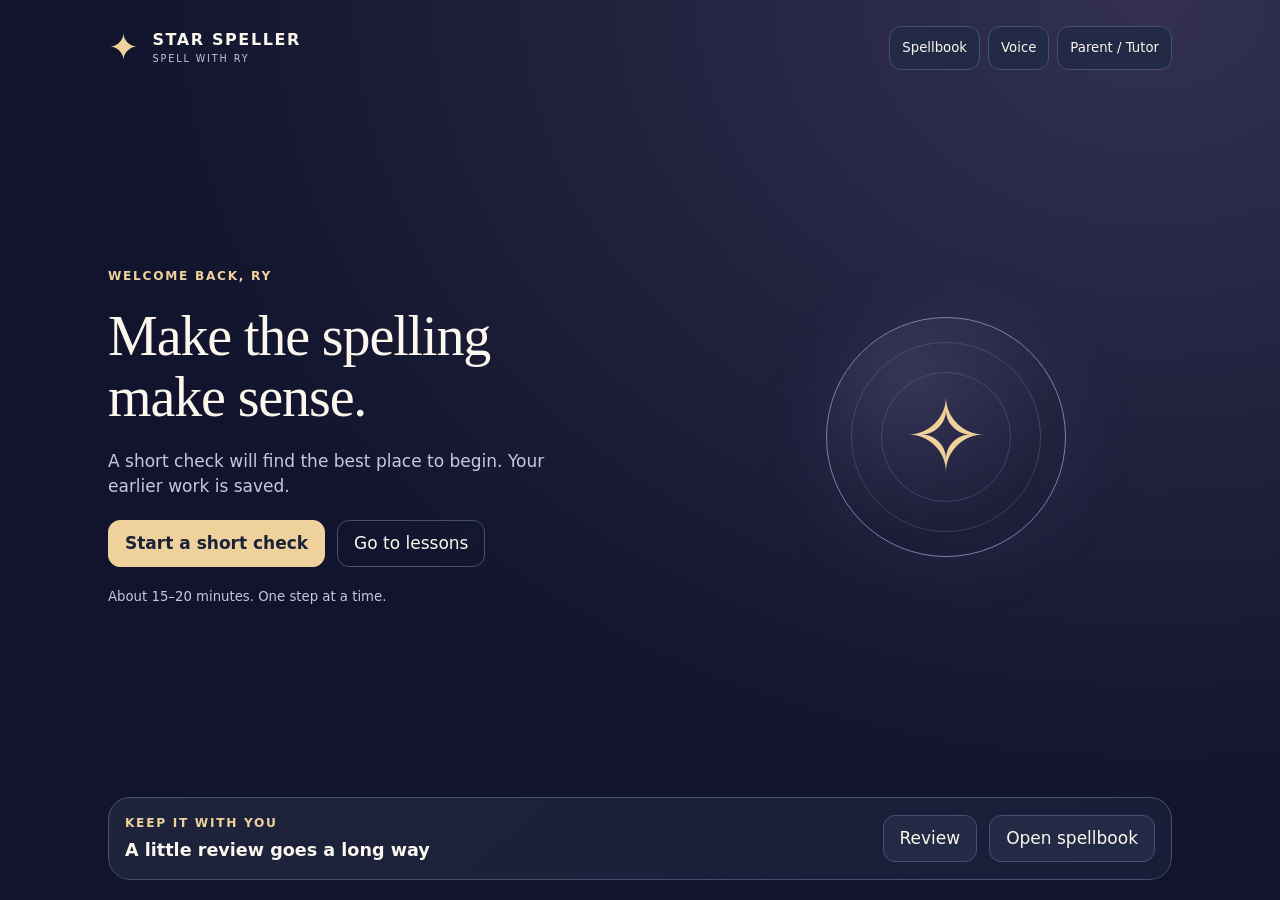
==== commit 287cb204: "Rebuild Star Speller with prior-informed placement, independent mastery, and audio QC Preserve exact" ====
--- a/index.html
+++ b/index.html
@@ -1,36 +1,24 @@
 <!doctype html>
-<html lang="en"><head><meta charset="utf-8"><meta name="viewport" content="width=device-width,initial-scale=1,viewport-fit=cover"><meta name="theme-color" content="#111735"><title>Riley Reads & Spells — Focused Learning</title>
-<style>
-:root{--bg:#080d22;--panel:#11183a;--panel2:#171f49;--gold:#e0bd63;--ink:#f7f4ea;--muted:#b8bfdc;--line:#39436f;--good:#98dfad;--bad:#ffb3b3;--purple:#a78bfa}*{box-sizing:border-box}body{margin:0;background:radial-gradient(circle at 15% 0,#20295b 0,#0b1029 35%,#070b1c 100%);color:var(--ink);font-family:Inter,ui-sans-serif,system-ui,-apple-system,"Segoe UI",sans-serif;min-height:100vh}.shell{max-width:980px;margin:auto;padding:22px 18px 56px}.top{display:flex;justify-content:space-between;align-items:center;gap:12px;margin-bottom:18px}.brand{font-weight:900;letter-spacing:.04em}.brand span{color:var(--gold)}button,.btn{font:inherit}.ghost,.btn{border:1px solid var(--line);background:#11183a;color:var(--ink);border-radius:12px;padding:10px 14px;cursor:pointer}.hero,.card{background:linear-gradient(145deg,rgba(24,32,73,.96),rgba(11,16,42,.98));border:1px solid var(--line);border-radius:22px;box-shadow:0 20px 55px #0005}.hero{padding:clamp(22px,5vw,42px)}.eyebrow{color:var(--gold);font-size:.76rem;letter-spacing:.16em;font-weight:800}.hero h1{font-size:clamp(2rem,5vw,3.6rem);line-height:1.03;margin:.18em 0}.lead{color:var(--muted);font-size:1.08rem;line-height:1.55;max-width:720px}.primary{background:linear-gradient(135deg,#f1d27d,#c89d3f);color:#10162f;border:0;border-radius:14px;padding:15px 22px;font-weight:900;font-size:1.05rem;cursor:pointer;box-shadow:0 8px 25px #0004}.primary:disabled{opacity:.45;cursor:not-allowed}.steps{display:grid;gap:10px;margin-top:24px}.step{display:grid;grid-template-columns:38px 1fr auto;gap:12px;align-items:center;padding:13px;border:1px solid var(--line);border-radius:14px;background:#0d1430}.step.current{border-color:var(--gold)}.step.done{opacity:.65}.num{width:32px;height:32px;border-radius:50%;display:grid;place-items:center;background:#27315f;font-weight:800}.meta{color:var(--muted);font-size:.88rem}.card{padding:24px;margin-top:16px}.row{display:flex;gap:12px;align-items:center;flex-wrap:wrap}.spread{display:flex;justify-content:space-between;gap:14px;align-items:center}.progress{height:9px;background:#080d22;border-radius:999px;overflow:hidden;border:1px solid #2d3765}.bar{height:100%;background:linear-gradient(90deg,#b493e8,#e0bd63)}.prompt{font-size:1.35rem;line-height:1.5;margin:18px 0}.answer{width:100%;font:inherit;font-size:1.15rem;padding:14px 16px;border-radius:12px;border:2px solid #465184;background:#080d22;color:var(--ink);outline:none}.answer:focus{border-color:var(--gold)}.feedback{min-height:50px;margin-top:12px;color:var(--muted);line-height:1.5}.good{color:var(--good)}.bad{color:var(--bad)}.tag{display:inline-block;border:1px solid #596394;border-radius:999px;padding:5px 9px;color:#d7dcf1;font-size:.78rem}.hidden{display:none!important}.grid{display:grid;grid-template-columns:repeat(auto-fit,minmax(190px,1fr));gap:12px}.metric{background:#0c1330;border:1px solid var(--line);border-radius:14px;padding:14px}.metric b{font-size:1.4rem;display:block;color:var(--gold)}textarea{min-height:140px;resize:vertical}.choice{display:block;width:100%;text-align:left;margin:8px 0;padding:12px 14px;border-radius:12px;border:1px solid var(--line);background:#0c1330;color:var(--ink);cursor:pointer}.choice:hover{border-color:var(--gold)}.tiny{font-size:.82rem;color:var(--muted)}.footer{margin-top:22px;color:#7f89b4;font-size:.8rem;text-align:center}.parentlink{color:#cdbef7;background:none;border:0;text-decoration:underline;cursor:pointer}.complete{color:var(--good)}@media(max-width:650px){.step{grid-template-columns:34px 1fr}.step>.meta{grid-column:2}.spread{align-items:flex-start;flex-direction:column}.primary{width:100%}}
-</style></head><body><div class="shell"><div class="top"><div class="brand">RILEY <span>READS & SPELLS</span></div><button class="ghost" id="homeBtn">Home</button></div><main id="app"></main><div class="footer">Focused learning path • progress stays on this device</div></div>
-<script>
-const CORE=[{"word": "planning", "sentence": "We spent the afternoon planning the science project.", "domain": "Short-vowel foundations"}, {"word": "traffic", "sentence": "Traffic slowed near the school entrance.", "domain": "Short-vowel foundations"}, {"word": "picnic", "sentence": "We packed fruit and sandwiches for the picnic.", "domain": "Short-vowel foundations"}, {"word": "bridge", "sentence": "We crossed the bridge before sunset.", "domain": "Consonant patterns"}, {"word": "kitchen", "sentence": "The kitchen smelled like warm bread.", "domain": "Consonant patterns"}, {"word": "judge", "sentence": "The judge listened carefully to both sides.", "domain": "Consonant patterns"}, {"word": "hoping", "sentence": "I was hoping the rain would stop before practice.", "domain": "Silent-E"}, {"word": "invited", "sentence": "Maya invited three friends to the exhibit.", "domain": "Silent-E"}, {"word": "exciting", "sentence": "The final chapter was exciting.", "domain": "Silent-E"}, {"word": "reason", "sentence": "Give one reason that supports your claim.", "domain": "Vowel teams"}, {"word": "receive", "sentence": "You will receive the schedule tomorrow.", "domain": "Vowel teams"}, {"word": "journey", "sentence": "Their journey across the desert took weeks.", "domain": "Vowel teams"}, {"word": "purpose", "sentence": "The author had a clear purpose for including the scene.", "domain": "R-controlled vowels"}, {"word": "ordinary", "sentence": "An ordinary afternoon became unforgettable.", "domain": "R-controlled vowels"}, {"word": "surface", "sentence": "Dust covered the surface of the old desk.", "domain": "R-controlled vowels"}, {"word": "choice", "sentence": "She had a difficult choice to make.", "domain": "Complex vowels"}, {"word": "thoughtful", "sentence": "His thoughtful question changed the discussion.", "domain": "Complex vowels"}, {"word": "avoid", "sentence": "Try to avoid repeating the same word.", "domain": "Complex vowels"}, {"word": "fortunate", "sentence": "We were fortunate to find the missing notebook.", "domain": "Syllable structure"}, {"word": "important", "sentence": "Evidence is important when defending an idea.", "domain": "Syllable structure"}, {"word": "different", "sentence": "The two characters made different choices.", "domain": "Syllable structure"}, {"word": "beginning", "sentence": "The beginning introduces the main conflict.", "domain": "Ending changes"}, {"word": "studied", "sentence": "She studied the diagram before answering.", "domain": "Ending changes"}, {"word": "happier", "sentence": "He seemed happier after solving the problem.", "domain": "Ending changes"}, {"word": "families", "sentence": "Several families attended the school event.", "domain": "Grammatical endings"}, {"word": "teacher's", "sentence": "The teacher's notes helped us revise.", "domain": "Grammatical endings"}, {"word": "countries", "sentence": "The map compares several countries.", "domain": "Grammatical endings"}, {"word": "unpredictable", "sentence": "The ending was unpredictable but believable.", "domain": "Word construction"}, {"word": "disagreement", "sentence": "Their disagreement revealed a deeper conflict.", "domain": "Word construction"}, {"word": "transportation", "sentence": "Public transportation connects many neighborhoods.", "domain": "Word construction"}, {"word": "their", "sentence": "Their argument changed after they saw the evidence.", "domain": "Meaning-based spelling"}, {"word": "principal", "sentence": "The principal greeted students at the door.", "domain": "Meaning-based spelling"}, {"word": "stationary", "sentence": "The bicycle remained stationary during the repair.", "domain": "Meaning-based spelling"}, {"word": "Wednesday", "sentence": "Our next tutoring session is Wednesday.", "domain": "Memory & essential words"}, {"word": "February", "sentence": "The shortest month is February.", "domain": "Memory & essential words"}, {"word": "Tennessee", "sentence": "Nashville is the capital of Tennessee.", "domain": "Memory & essential words"}]; const CONFIRM=[{"word": "rabbit", "sentence": "The rabbit disappeared beneath the fence.", "domain": "Short-vowel foundations"}, {"word": "address", "sentence": "Please write your address on the form.", "domain": "Short-vowel foundations"}, {"word": "scratch", "sentence": "A branch left a scratch on the table.", "domain": "Consonant patterns"}, {"word": "badge", "sentence": "She pinned the badge to her backpack.", "domain": "Consonant patterns"}, {"word": "safely", "sentence": "The hikers returned safely before dark.", "domain": "Silent-E"}, {"word": "usable", "sentence": "The repaired tablet was usable again.", "domain": "Silent-E"}, {"word": "season", "sentence": "Autumn is my favorite season.", "domain": "Vowel teams"}, {"word": "ceiling", "sentence": "A fan turned slowly on the ceiling.", "domain": "Vowel teams"}, {"word": "further", "sentence": "We looked further into the evidence.", "domain": "R-controlled vowels"}, {"word": "worthwhile", "sentence": "The difficult project was worthwhile.", "domain": "R-controlled vowels"}, {"word": "throughout", "sentence": "The symbol appears throughout the novel.", "domain": "Complex vowels"}, {"word": "loyal", "sentence": "The dog remained loyal to its family.", "domain": "Complex vowels"}, {"word": "remember", "sentence": "Remember to explain why the quotation matters.", "domain": "Syllable structure"}, {"word": "separate", "sentence": "Keep the two sets of notes separate.", "domain": "Syllable structure"}, {"word": "preferred", "sentence": "Riley preferred the second design.", "domain": "Ending changes"}, {"word": "carrying", "sentence": "She was carrying three books at once.", "domain": "Ending changes"}, {"word": "heroes", "sentence": "The story describes unlikely heroes.", "domain": "Grammatical endings"}, {"word": "classes", "sentence": "Both classes visited the museum.", "domain": "Grammatical endings"}, {"word": "biography", "sentence": "We read a biography of the scientist.", "domain": "Word construction"}, {"word": "misunderstood", "sentence": "Her comment was misunderstood at first.", "domain": "Word construction"}, {"word": "affect", "sentence": "Weather can affect travel plans.", "domain": "Meaning-based spelling"}, {"word": "complement", "sentence": "The side dish will complement the main course.", "domain": "Meaning-based spelling"}, {"word": "because", "sentence": "She revised the paragraph because the evidence was weak.", "domain": "Memory & essential words"}, {"word": "I", "sentence": "I checked my spelling before submitting the response.", "domain": "Memory & essential words"}]; const BANK=[{"word": "planning", "sentence": "We spent the afternoon planning the science project.", "domain": "Short-vowel foundations"}, {"word": "traffic", "sentence": "Traffic slowed near the school entrance.", "domain": "Short-vowel foundations"}, {"word": "picnic", "sentence": "We packed fruit and sandwiches for the picnic.", "domain": "Short-vowel foundations"}, {"word": "bridge", "sentence": "We crossed the bridge before sunset.", "domain": "Consonant patterns"}, {"word": "kitchen", "sentence": "The kitchen smelled like warm bread.", "domain": "Consonant patterns"}, {"word": "judge", "sentence": "The judge listened carefully to both sides.", "domain": "Consonant patterns"}, {"word": "hoping", "sentence": "I was hoping the rain would stop before practice.", "domain": "Silent-E"}, {"word": "invited", "sentence": "Maya invited three friends to the exhibit.", "domain": "Silent-E"}, {"word": "exciting", "sentence": "The final chapter was exciting.", "domain": "Silent-E"}, {"word": "reason", "sentence": "Give one reason that supports your claim.", "domain": "Vowel teams"}, {"word": "receive", "sentence": "You will receive the schedule tomorrow.", "domain": "Vowel teams"}, {"word": "journey", "sentence": "Their journey across the desert took weeks.", "domain": "Vowel teams"}, {"word": "purpose", "sentence": "The author had a clear purpose for including the scene.", "domain": "R-controlled vowels"}, {"word": "ordinary", "sentence": "An ordinary afternoon became unforgettable.", "domain": "R-controlled vowels"}, {"word": "surface", "sentence": "Dust covered the surface of the old desk.", "domain": "R-controlled vowels"}, {"word": "choice", "sentence": "She had a difficult choice to make.", "domain": "Complex vowels"}, {"word": "thoughtful", "sentence": "His thoughtful question changed the discussion.", "domain": "Complex vowels"}, {"word": "avoid", "sentence": "Try to avoid repeating the same word.", "domain": "Complex vowels"}, {"word": "fortunate", "sentence": "We were fortunate to find the missing notebook.", "domain": "Syllable structure"}, {"word": "important", "sentence": "Evidence is important when defending an idea.", "domain": "Syllable structure"}, {"word": "different", "sentence": "The two characters made different choices.", "domain": "Syllable structure"}, {"word": "beginning", "sentence": "The beginning introduces the main conflict.", "domain": "Ending changes"}, {"word": "studied", "sentence": "She studied the diagram before answering.", "domain": "Ending changes"}, {"word": "happier", "sentence": "He seemed happier after solving the problem.", "domain": "Ending changes"}, {"word": "families", "sentence": "Several families attended the school event.", "domain": "Grammatical endings"}, {"word": "teacher's", "sentence": "The teacher's notes helped us revise.", "domain": "Grammatical endings"}, {"word": "countries", "sentence": "The map compares several countries.", "domain": "Grammatical endings"}, {"word": "unpredictable", "sentence": "The ending was unpredictable but believable.", "domain": "Word construction"}, {"word": "disagreement", "sentence": "Their disagreement revealed a deeper conflict.", "domain": "Word construction"}, {"word": "transportation", "sentence": "Public transportation connects many neighborhoods.", "domain": "Word construction"}, {"word": "their", "sentence": "Their argument changed after they saw the evidence.", "domain": "Meaning-based spelling"}, {"word": "principal", "sentence": "The principal greeted students at the door.", "domain": "Meaning-based spelling"}, {"word": "stationary", "sentence": "The bicycle remained stationary during the repair.", "domain": "Meaning-based spelling"}, {"word": "Wednesday", "sentence": "Our next tutoring session is Wednesday.", "domain": "Memory & essential words"}, {"word": "February", "sentence": "The shortest month is February.", "domain": "Memory & essential words"}, {"word": "Tennessee", "sentence": "Nashville is the capital of Tennessee.", "domain": "Memory & essential words"}, {"word": "rabbit", "sentence": "The rabbit disappeared beneath the fence.", "domain": "Short-vowel foundations"}, {"word": "address", "sentence": "Please write your address on the form.", "domain": "Short-vowel foundations"}, {"word": "scratch", "sentence": "A branch left a scratch on the table.", "domain": "Consonant patterns"}, {"word": "badge", "sentence": "She pinned the badge to her backpack.", "domain": "Consonant patterns"}, {"word": "safely", "sentence": "The hikers returned safely before dark.", "domain": "Silent-E"}, {"word": "usable", "sentence": "The repaired tablet was usable again.", "domain": "Silent-E"}, {"word": "season", "sentence": "Autumn is my favorite season.", "domain": "Vowel teams"}, {"word": "ceiling", "sentence": "A fan turned slowly on the ceiling.", "domain": "Vowel teams"}, {"word": "further", "sentence": "We looked further into the evidence.", "domain": "R-controlled vowels"}, {"word": "worthwhile", "sentence": "The difficult project was worthwhile.", "domain": "R-controlled vowels"}, {"word": "throughout", "sentence": "The symbol appears throughout the novel.", "domain": "Complex vowels"}, {"word": "loyal", "sentence": "The dog remained loyal to its family.", "domain": "Complex vowels"}, {"word": "remember", "sentence": "Remember to explain why the quotation matters.", "domain": "Syllable structure"}, {"word": "separate", "sentence": "Keep the two sets of notes separate.", "domain": "Syllable structure"}, {"word": "preferred", "sentence": "Riley preferred the second design.", "domain": "Ending changes"}, {"word": "carrying", "sentence": "She was carrying three books at once.", "domain": "Ending changes"}, {"word": "heroes", "sentence": "The story describes unlikely heroes.", "domain": "Grammatical endings"}, {"word": "classes", "sentence": "Both classes visited the museum.", "domain": "Grammatical endings"}, {"word": "biography", "sentence": "We read a biography of the scientist.", "domain": "Word construction"}, {"word": "misunderstood", "sentence": "Her comment was misunderstood at first.", "domain": "Word construction"}, {"word": "affect", "sentence": "Weather can affect travel plans.", "domain": "Meaning-based spelling"}, {"word": "complement", "sentence": "The side dish will complement the main course.", "domain": "Meaning-based spelling"}, {"word": "because", "sentence": "She revised the paragraph because the evidence was weak.", "domain": "Memory & essential words"}, {"word": "I", "sentence": "I checked my spelling before submitting the response.", "domain": "Memory & essential words"}, {"word": "achievement", "sentence": "Her achievement reflected months of steady practice.", "domain": "Short-vowel foundations"}, {"word": "accurate", "sentence": "An accurate summary includes the most important details.", "domain": "Consonant patterns"}, {"word": "analysis", "sentence": "Her analysis connected the character's choice to the theme.", "domain": "Silent-E"}, {"word": "apparent", "sentence": "The solution seemed apparent after we reread the clue.", "domain": "Vowel teams"}, {"word": "argument", "sentence": "A strong argument includes evidence and reasoning.", "domain": "R-controlled vowels"}, {"word": "attention", "sentence": "Careful attention helped her catch the spelling error.", "domain": "Complex vowels"}, {"word": "audience", "sentence": "The speaker adjusted her tone for the audience.", "domain": "Syllable structure"}, {"word": "available", "sentence": "The library made several resources available online.", "domain": "Ending changes"}, {"word": "awkward", "sentence": "The silence felt awkward after the disagreement.", "domain": "Grammatical endings"}, {"word": "boundary", "sentence": "The river formed a natural boundary.", "domain": "Word construction"}, {"word": "category", "sentence": "Place each example in the correct category.", "domain": "Meaning-based spelling"}, {"word": "challenge", "sentence": "The challenge required patience and careful thinking.", "domain": "Memory & essential words"}, {"word": "character", "sentence": "The character changed after facing the conflict.", "domain": "Short-vowel foundations"}, {"word": "community", "sentence": "The community gathered to restore the park.", "domain": "Consonant patterns"}, {"word": "conclusion", "sentence": "Her conclusion followed logically from the evidence.", "domain": "Silent-E"}, {"word": "confident", "sentence": "She felt confident after checking her work.", "domain": "Vowel teams"}, {"word": "consequence", "sentence": "Every decision can have a consequence.", "domain": "R-controlled vowels"}, {"word": "considerable", "sentence": "The project required considerable effort.", "domain": "Complex vowels"}, {"word": "consistent", "sentence": "Consistent practice builds stronger spelling memory.", "domain": "Syllable structure"}, {"word": "context", "sentence": "Use context to determine the unfamiliar word's meaning.", "domain": "Ending changes"}, {"word": "curious", "sentence": "The curious student asked a thoughtful question.", "domain": "Grammatical endings"}, {"word": "decision", "sentence": "His decision changed the direction of the story.", "domain": "Word construction"}, {"word": "definitely", "sentence": "I will definitely revise before submitting the essay.", "domain": "Meaning-based spelling"}, {"word": "description", "sentence": "The description helped readers picture the setting.", "domain": "Memory & essential words"}, {"word": "develop", "sentence": "Writers develop ideas by adding evidence and explanation.", "domain": "Short-vowel foundations"}, {"word": "difference", "sentence": "Explain the difference between the two viewpoints.", "domain": "Consonant patterns"}, {"word": "difficult", "sentence": "The final question was difficult but manageable.", "domain": "Silent-E"}, {"word": "disappear", "sentence": "The footprints disappear near the riverbank.", "domain": "Vowel teams"}, {"word": "effective", "sentence": "The repeated image is an effective symbol.", "domain": "R-controlled vowels"}, {"word": "environment", "sentence": "The desert environment shapes how people live.", "domain": "Complex vowels"}, {"word": "especially", "sentence": "The museum was especially crowded on Saturday.", "domain": "Syllable structure"}, {"word": "evidence", "sentence": "Use evidence from the text to support your answer.", "domain": "Ending changes"}, {"word": "exaggerate", "sentence": "Do not exaggerate what the source actually says.", "domain": "Grammatical endings"}, {"word": "excellent", "sentence": "Her revision made the explanation excellent.", "domain": "Word construction"}, {"word": "experience", "sentence": "The experience changed his perspective.", "domain": "Meaning-based spelling"}, {"word": "explanation", "sentence": "Add an explanation after each piece of evidence.", "domain": "Memory & essential words"}, {"word": "familiar", "sentence": "The melody sounded familiar.", "domain": "Short-vowel foundations"}, {"word": "favorite", "sentence": "Science is her favorite subject this semester.", "domain": "Consonant patterns"}, {"word": "finally", "sentence": "The team finally solved the last clue.", "domain": "Silent-E"}, {"word": "government", "sentence": "The government created laws to organize the city-state.", "domain": "Vowel teams"}, {"word": "grammar", "sentence": "Correct grammar makes writing easier to understand.", "domain": "R-controlled vowels"}, {"word": "guarantee", "sentence": "A prediction cannot guarantee what will happen.", "domain": "Complex vowels"}, {"word": "immediately", "sentence": "She immediately noticed the missing paragraph.", "domain": "Syllable structure"}, {"word": "independent", "sentence": "The assignment required independent thinking.", "domain": "Ending changes"}, {"word": "influence", "sentence": "Friends can influence the choices a character makes.", "domain": "Grammatical endings"}, {"word": "knowledge", "sentence": "Background knowledge can deepen comprehension.", "domain": "Word construction"}, {"word": "language", "sentence": "The author's language creates a tense mood.", "domain": "Meaning-based spelling"}, {"word": "necessary", "sentence": "It is necessary to cite evidence accurately.", "domain": "Memory & essential words"}, {"word": "occasion", "sentence": "The celebration marked a special occasion.", "domain": "Short-vowel foundations"}, {"word": "opinion", "sentence": "Separate an opinion from a verifiable fact.", "domain": "Consonant patterns"}, {"word": "opportunity", "sentence": "The contest gave students an opportunity to perform.", "domain": "Silent-E"}, {"word": "paragraph", "sentence": "Each paragraph should develop one clear idea.", "domain": "Vowel teams"}, {"word": "perspective", "sentence": "The narrator's perspective shapes what readers know.", "domain": "R-controlled vowels"}, {"word": "possible", "sentence": "Consider every possible explanation before deciding.", "domain": "Complex vowels"}, {"word": "probably", "sentence": "The storm will probably arrive after dinner.", "domain": "Syllable structure"}, {"word": "question", "sentence": "A strong question can lead to deeper thinking.", "domain": "Ending changes"}, {"word": "recognize", "sentence": "Readers recognize patterns across a text.", "domain": "Grammatical endings"}, {"word": "recommend", "sentence": "I recommend rereading the final paragraph.", "domain": "Word construction"}, {"word": "response", "sentence": "Her response included a claim and two details.", "domain": "Meaning-based spelling"}, {"word": "rhythm", "sentence": "The poem's rhythm changes in the final stanza.", "domain": "Memory & essential words"}, {"word": "schedule", "sentence": "Check the schedule before leaving for practice.", "domain": "Short-vowel foundations"}, {"word": "significant", "sentence": "The broken watch becomes significant later in the story.", "domain": "Consonant patterns"}, {"word": "similar", "sentence": "The two civilizations had similar farming challenges.", "domain": "Silent-E"}, {"word": "strength", "sentence": "Her strongest evidence came from the final chapter.", "domain": "Vowel teams"}, {"word": "surprise", "sentence": "The ending was a genuine surprise.", "domain": "R-controlled vowels"}, {"word": "temperature", "sentence": "The temperature dropped quickly after sunset.", "domain": "Complex vowels"}, {"word": "therefore", "sentence": "The evidence changed; therefore, we revised the claim.", "domain": "Syllable structure"}, {"word": "tomorrow", "sentence": "We will finish the project tomorrow.", "domain": "Ending changes"}, {"word": "usually", "sentence": "She usually checks capitalization before submitting.", "domain": "Grammatical endings"}, {"word": "variety", "sentence": "Using a variety of precise words improves writing.", "domain": "Word construction"}, {"word": "vocabulary", "sentence": "A strong vocabulary helps writers express precise ideas.", "domain": "Meaning-based spelling"}, {"word": "weird", "sentence": "The old machine made a weird clicking sound.", "domain": "Memory & essential words"}, {"word": "whether", "sentence": "We debated whether the character made the right choice.", "domain": "Short-vowel foundations"}, {"word": "writing", "sentence": "Strong writing develops ideas clearly.", "domain": "Consonant patterns"}, {"word": "accommodate", "sentence": "The new schedule can accommodate both groups.", "domain": "Silent-E"}, {"word": "conscience", "sentence": "His conscience bothered him after he hid the truth.", "domain": "Vowel teams"}, {"word": "embarrass", "sentence": "Do not embarrass someone for making a mistake.", "domain": "R-controlled vowels"}, {"word": "maintenance", "sentence": "Regular maintenance kept the equipment working.", "domain": "Complex vowels"}, {"word": "privilege", "sentence": "Access to the archive was a special privilege.", "domain": "Syllable structure"}, {"word": "restaurant", "sentence": "The restaurant was crowded after the concert.", "domain": "Ending changes"}, {"word": "successful", "sentence": "The experiment was successful on the third attempt.", "domain": "Word construction"}, {"word": "vacuum", "sentence": "The vacuum made a high-pitched sound.", "domain": "Meaning-based spelling"}, {"word": "calendar", "sentence": "Mark the tutoring session on the calendar.", "domain": "Memory & essential words"}, {"word": "capitalization", "sentence": "Correct capitalization matters in formal writing.", "domain": "Short-vowel foundations"}, {"word": "continent", "sentence": "Africa is a continent with many countries.", "domain": "Consonant patterns"}, {"word": "Atlantic", "sentence": "The Atlantic Ocean lies east of the United States.", "domain": "Silent-E"}, {"word": "Pacific", "sentence": "The Pacific Ocean is the largest ocean.", "domain": "Vowel teams"}, {"word": "Monday", "sentence": "School resumes on Monday morning.", "domain": "R-controlled vowels"}, {"word": "January", "sentence": "January begins the calendar year.", "domain": "Complex vowels"}]; const PASSAGES=[{"title": "The Empty Chair", "text": "At lunch, Nia kept the chair beside her empty even after the cafeteria filled. For three years, Maya had sat there, trading grapes for crackers and whispering jokes before the bell. Maya had moved in August. When Zoe asked if the seat was taken, Nia almost said yes. Instead, she moved her backpack. By Friday, the chair no longer felt like Maya's chair, but Nia still saved one of her grapes.", "q": "What deeper idea does the ending suggest?", "evidence": "Nia lets Zoe sit beside her but still saves a grape, showing that making room for something new does not require erasing what mattered before.", "theme": "People can accept change while still honoring meaningful memories."}, {"title": "The Second Draft", "text": "Marcus stared at the red comments covering his essay. He had expected an A because he had spent two hours writing it. His first impulse was to close the document. Then he noticed that Ms. Lee had written, 'Your idea is worth developing.' Marcus opened a blank page beside the draft and began moving sentences, adding evidence, and deleting parts he had liked. The next afternoon, the essay was longer in some places and shorter in others. More importantly, it finally said what he had meant.", "q": "Why is the final sentence important?", "evidence": "Marcus stops treating effort as proof that the first draft is finished and uses revision to make his actual idea clearer.", "theme": "Growth often requires revising work we are already attached to."}, {"title": "The Shortcut", "text": "Elena knew the path behind the gym would cut ten minutes from her walk home. A sign said the path was closed after the storm, but the pavement looked dry. Halfway through, she found a fallen branch blocking the trail. She climbed over it and stepped into mud deep enough to swallow one shoe. When her brother asked why she was late, Elena looked at the muddy sock in her hand and laughed. 'I saved negative ten minutes,' she said.", "q": "What does Elena learn from the experience?", "evidence": "Ignoring the warning makes the supposedly faster route take longer and creates a problem she could have avoided.", "theme": "A shortcut is not useful when it ignores information meant to protect you."}];
-const KEY='rrs_single_v1';
-const nowDay=()=>new Date().toISOString().slice(0,10); const load=()=>{try{return JSON.parse(localStorage.getItem(KEY))||{}}catch(e){return {}}}; const save=s=>localStorage.setItem(KEY,JSON.stringify(s));
-function state(){let s=load();s.baseline=s.baseline||{done:false,index:0,items:CORE,answers:[],confirm:[],phase:'core'};s.progress=s.progress||{seen:{},missed:{},daily:{},weeklyHistory:[],deep:0,vocab:0,writing:0};s.weekly=s.weekly||{word:'significant',pron:'sig-NIF-ih-kunt',pos:'adjective',definition:'important enough to matter or have an effect',sentence:'The broken watch becomes significant later in the story.'};save(s);return s}
-function speak(t,rate=.86){try{speechSynthesis.cancel();let u=new SpeechSynthesisUtterance(t);u.rate=rate;u.lang='en-US';speechSynthesis.speak(u)}catch(e){}}
-function norm(x){return (x||'').trim().replace(/[’‘]/g,"'")}
-function esc(x){return String(x).replace(/[&<>"']/g,m=>({'&':'&amp;','<':'&lt;','>':'&gt;','"':'&quot;',"'":'&#39;'}[m]))}
-function likelyError(expected,got){if(!got)return 'unknown / not yet encoded';if(expected.toLowerCase()===got.toLowerCase()&&expected!==got)return 'capitalization';if(expected.replace(/'/g,'')===got.replace(/'/g,''))return 'apostrophe';let e=expected.toLowerCase(),g=got.toLowerCase();if(e.includes('ied')&&g.includes('yed'))return 'y-to-i ending change';if(/([bcdfghjklmnpqrstvwxyz])\1/.test(e)&&!g.includes(RegExp.$1+RegExp.$1))return 'consonant doubling';if(Math.abs(e.length-g.length)>=3)return 'omitted or added syllable/segment';if(/[aeiou]/.test(e)&&/[aeiou]/.test(g))return 'vowel pattern';return 'consonant/letter pattern'}
-function baselineDone(){return !!state().baseline.done}
-function profile(){let s=state(), a=s.baseline.answers||[], ds={};for(const d of [...new Set(CORE.map(x=>x.domain))]){let z=a.filter(x=>x.domain===d),right=z.filter(x=>x.correct).length,total=z.length;ds[d]={right,total,status:total>=3?(right>=3?'Secure':right===2?'Developing':'Needs Instruction'):'Unplaced'}}return ds}
-function weeklyDue(){let d=new Date().getDay();return d>=1&&d<=5}
-function makePlan(){let s=state(), day=nowDay(), rec=s.progress.daily[day];if(rec&&rec.plan)return rec.plan;let p=[{id:'spell',title:'Targeted Spelling',desc:'24 adaptive items from current gaps, comeback words, transfer words, and Weekly Word.',minutes:16}]; if(weeklyDue())p.push({id:'vocab',title:'Word Range + Weekly Word',desc:'Use stronger vocabulary independently, not just recognize it.',minutes:5});let n=new Date().getDay(); if(n%2===0)p.push({id:'deep',title:'Deep Reading',desc:'Move from what happened to inference, theme, evidence, and explanation.',minutes:8});else p.push({id:'writing',title:'Writing Transfer',desc:'Turn understanding into precise written language.',minutes:7});s.progress.daily[day]={plan:p,done:[],current:0};save(s);return p}
-function dailyRec(){let s=state();makePlan();return state().progress.daily[nowDay()]}
-function routeHome(){renderHome()}
-function renderHome(){let s=state(), app=document.querySelector('#app');if(!s.baseline.done){app.innerHTML=`<section class="hero"><div class="eyebrow">START HERE • ONE-TIME PLACEMENT</div><h1>Enter the Spelling Observatory</h1><p class="lead">Riley starts with one adaptive baseline. It identifies the spelling patterns she knows, the ones that are developing, and the gaps that need direct instruction. After this, the app chooses what comes next.</p><button class="primary" id="go">Take Your Baseline</button><div class="steps"><div class="step current"><div class="num">1</div><div><b>Baseline Observatory</b><div class="meta">36 core probes + confirmation only where needed</div></div><div class="meta">First use</div></div><div class="step"><div class="num">2</div><div><b>Personal Gap Plan</b><div class="meta">Built automatically from her results</div></div><div class="meta">Locked</div></div><div class="step"><div class="num">3</div><div><b>Daily Learning Path</b><div class="meta">One Continue button. No menu decisions.</div></div><div class="meta">Locked</div></div></div></section>`;document.querySelector('#go').onclick=renderBaseline;return}
-let rec=dailyRec(), plan=rec.plan, done=rec.done||[], idx=plan.findIndex(x=>!done.includes(x.id));let complete=idx<0, mins=plan.filter(x=>!done.includes(x.id)).reduce((a,b)=>a+b.minutes,0);app.innerHTML=`<section class="hero"><div class="eyebrow">RILEY’S FOCUSED LEARNING PATH</div><h1>${complete?'Today’s path is complete.':'Welcome back, Riley.'}</h1><p class="lead">${complete?'Your work is saved. Come back tomorrow for the next focused path.':`${plan.length-done.length} activities left · about ${mins} minutes. Press Continue and the app will take you through the work in order.`}</p>${complete?'<button class="primary" id="go">View Progress</button>':'<button class="primary" id="go">Continue Today’s Path</button>'}<div class="steps">${plan.map((x,i)=>`<div class="step ${done.includes(x.id)?'done':''} ${i===idx?'current':''}"><div class="num">${done.includes(x.id)?'✓':i+1}</div><div><b>${x.title}</b><div class="meta">${x.desc}</div></div><div class="meta">${done.includes(x.id)?'Complete':x.minutes+' min'}</div></div>`).join('')}</div><div style="margin-top:20px"><button class="parentlink" id="parent">Parent / Tutor Progress</button></div></section>`;document.querySelector('#go').onclick=()=>complete?renderParent():startActivity(plan[idx].id);document.querySelector('#parent').onclick=renderParent}
-function renderBaseline(){let s=state(),b=s.baseline, items=b.phase==='core'?CORE:b.confirm;if(b.phase==='confirm'&&items.length===0){finishBaseline();return}if(b.index>=items.length){if(b.phase==='core'){let by={};b.answers.forEach(a=>(by[a.domain]??=[]).push(a));let needs=[];for(const [d,a] of Object.entries(by)){let r=a.filter(x=>x.correct).length;if(r===2)needs.push(...CONFIRM.filter(x=>x.domain===d).slice(0,1));else if(r<=1)needs.push(...CONFIRM.filter(x=>x.domain===d).slice(0,2))}b.phase='confirm';b.confirm=needs;b.index=0;save(s);if(!needs.length)return finishBaseline();return renderBaseline()}return finishBaseline()}
-let it=items[b.index], total=CORE.length+(b.confirm?.length||0), done=(b.phase==='core'?b.index:CORE.length+b.index);document.querySelector('#app').innerHTML=`<section class="card"><div class="spread"><div><div class="eyebrow">SPELLING OBSERVATORY</div><h2>${b.phase==='core'?'Baseline':'Confirmation Round'}</h2></div><span class="tag">${done+1} of ${total}</span></div><div class="progress"><div class="bar" style="width:${Math.round(done/Math.max(total,1)*100)}%"></div></div><p class="lead">Listen to the sentence, then spell the word. No hints or teaching during the baseline. Capitalization counts.</p><div class="row"><button class="ghost" id="hear">🔊 Hear sentence + word</button></div><input class="answer" id="ans" autocomplete="off" autocapitalize="off" spellcheck="false" placeholder="Type the word you hear"><div class="row" style="margin-top:12px"><button class="primary" id="submit">Submit</button><button class="ghost" id="idk">I don’t know yet</button></div><div class="feedback" id="fb"></div></section>`;let say=()=>{speak(it.sentence);setTimeout(()=>speak('Spell '+it.word),Math.min(3800,900+it.sentence.length*45))};document.querySelector('#hear').onclick=say;setTimeout(say,300);let submit=(idk=false)=>{let got=idk?'':norm(document.querySelector('#ans').value), correct=got===it.word;b.answers.push({word:it.word,got,correct,domain:it.domain,error:correct?'':likelyError(it.word,got)});b.index++;save(s);renderBaseline()};document.querySelector('#submit').onclick=()=>submit(false);document.querySelector('#idk').onclick=()=>submit(true);document.querySelector('#ans').onkeydown=e=>{if(e.key==='Enter')submit(false)};document.querySelector('#ans').focus()}
-function finishBaseline(){let s=state();s.baseline.done=true;s.baseline.completedAt=new Date().toISOString();save(s);let p=profile(), gaps=Object.entries(p).filter(([d,x])=>x.status!=='Secure').map(([d])=>d);document.querySelector('#app').innerHTML=`<section class="hero"><div class="eyebrow">BASELINE COMPLETE</div><h1>Your learning path is ready.</h1><p class="lead">The app will now prioritize ${gaps.length?esc(gaps.slice(0,3).join(', ')):'transfer and retention'} and keep checking unfamiliar words before calling a skill secure.</p><button class="primary" id="go">Start Today’s Path</button></section>`;document.querySelector('#go').onclick=renderHome}
-function buildMission(){let s=state(),day=nowDay(),key='mission_'+day;if(s.progress.daily[day]?.mission)return s.progress.daily[day].mission;let prof=profile(), pri=Object.entries(prof).filter(([d,x])=>x.status==='Needs Instruction').map(([d])=>d), dev=Object.entries(prof).filter(([d,x])=>x.status==='Developing').map(([d])=>d);if(!pri.length)pri=Object.keys(prof).slice(0,3);if(!dev.length)dev=Object.keys(prof).slice(3,6);let seen=s.progress.seen||{}, missed=s.progress.missed||{};let pool=(ds)=>BANK.filter(x=>ds.includes(x.domain));let pick=(arr,n,avoid=new Set())=>{let a=[...arr].sort((x,y)=>(seen[x.word]||0)-(seen[y.word]||0)||Math.random()-.5),o=[];for(let x of a)if(!avoid.has(x.word)&&o.push(x)&&o.length===n)break;return o};let out=[],used=new Set();for(let [arr,n,type] of [[pool(pri),8,'priority'],[pool(dev),4,'secondary']])for(let x of pick(arr,n,used)){used.add(x.word);out.push({...x,type})}let comeback=Object.keys(missed).sort((a,b)=>(missed[b].count||0)-(missed[a].count||0)).map(w=>BANK.find(x=>x.word===w)).filter(Boolean);for(let x of pick(comeback,4,used)){used.add(x.word);out.push({...x,type:'comeback'})}for(let x of pick(BANK,4,used)){used.add(x.word);out.push({...x,type:'spiral'})}for(let x of pick(BANK.filter(x=>!seen[x.word]),2,used)){used.add(x.word);out.push({...x,type:'transfer'})}let wk=s.weekly;if(wk&&!used.has(wk.word)){out.push({word:wk.word,sentence:wk.sentence,domain:'Weekly Word',type:'weekly'});used.add(wk.word)}let caps=BANK.filter(x=>/^[A-Z]/.test(x.word));for(let x of pick(caps,2,used)){used.add(x.word);out.push({...x,type:'capitalization'})}for(let x of pick(BANK,24-out.length,used)){used.add(x.word);out.push({...x,type:'spiral'})}out=out.slice(0,24);s.progress.daily[day].mission={items:out,index:0,attempts:0,correct:0};save(s);return out}
-function startActivity(id){if(id==='spell')renderSpelling();else if(id==='vocab')renderVocab();else if(id==='deep')renderDeep();else renderWriting()}
-function markDone(id){let s=state(),r=s.progress.daily[nowDay()];if(!r.done.includes(id))r.done.push(id);save(s);renderActivityComplete(id)}
-function renderActivityComplete(id){let rec=dailyRec(),next=rec.plan.find(x=>!rec.done.includes(x.id));document.querySelector('#app').innerHTML=`<section class="hero"><div class="eyebrow">ACTIVITY COMPLETE</div><h1 class="complete">Nice work.</h1><p class="lead">${next?`Next: ${esc(next.title)}. Riley does not need to choose what to practice.`:'You finished today’s focused learning path.'}</p><button class="primary" id="next">${next?'Continue to Next Activity':'Finish Today’s Path'}</button></section>`;document.querySelector('#next').onclick=()=>next?startActivity(next.id):renderHome()}
-function renderSpelling(){let s=state(),m=s.progress.daily[nowDay()].mission||null;if(!m){buildMission();s=state();m=s.progress.daily[nowDay()].mission}if(m.index>=m.items.length)return markDone('spell');let it=m.items[m.index],attempt=m.attempts||0;document.querySelector('#app').innerHTML=`<section class="card"><div class="spread"><div><div class="eyebrow">TODAY’S PATH • TARGETED SPELLING</div><h2>Item ${m.index+1} of ${m.items.length}</h2></div><span class="tag">${esc(it.type)}</span></div><div class="progress"><div class="bar" style="width:${Math.round(m.index/m.items.length*100)}%"></div></div><p class="prompt">Listen first. The target word stays hidden.</p><button class="ghost" id="hear">🔊 Hear sentence + word</button><input class="answer" id="ans" autocomplete="off" autocapitalize="off" spellcheck="false" placeholder="Spell the word"><button class="primary" id="check" style="margin-top:12px">Check</button><div class="feedback" id="fb"></div></section>`;let say=(slow=false)=>{speak(it.sentence,slow?.72:.86);setTimeout(()=>speak('Spell '+it.word,slow?.66:.82),Math.min(3600,900+it.sentence.length*42))};document.querySelector('#hear').onclick=()=>say(false);setTimeout(()=>say(false),250);let check=()=>{let ss=state(),mm=ss.progress.daily[nowDay()].mission,got=norm(document.querySelector('#ans').value),first=mm.attempts===0;ss.progress.seen[it.word]=(ss.progress.seen[it.word]||0)+1;if(got===it.word){if(first)mm.correct++;document.querySelector('#fb').innerHTML='<span class="good">Correct.</span> Moving on…';mm.index++;mm.attempts=0;save(ss);speak('Correct.');setTimeout(renderSpelling,700);return}mm.attempts=(mm.attempts||0)+1;let miss=ss.progress.missed[it.word]||{count:0};miss.count++;miss.last=Date.now();miss.error=likelyError(it.word,got);ss.progress.missed[it.word]=miss;save(ss);if(mm.attempts===1){document.querySelector('#fb').innerHTML='<span class="bad">Not yet.</span> Try once more. The answer stays hidden.';document.querySelector('#ans').value='';document.querySelector('#ans').focus()}else if(mm.attempts===2){document.querySelector('#fb').innerHTML='<span class="bad">Listen again.</span> I’ll say the word more slowly and repeat the sentence.';document.querySelector('#ans').value='';say(true);document.querySelector('#ans').focus()}else{document.querySelector('#fb').innerHTML=`<span class="bad">Correct spelling: ${esc(it.word)}</span><br>Likely pattern to repair: ${esc(miss.error)}. Type it correctly once. It will return in comeback practice.`;document.querySelector('#ans').value=it.word;document.querySelector('#ans').disabled=true;mm.index++;mm.attempts=0;save(ss);speak('The correct spelling is '+it.word);setTimeout(renderSpelling,2300)}};document.querySelector('#check').onclick=check;document.querySelector('#ans').onkeydown=e=>{if(e.key==='Enter')check()};document.querySelector('#ans').focus()}
-function renderVocab(){let s=state(),w=s.weekly;document.querySelector('#app').innerHTML=`<section class="card"><div class="eyebrow">TODAY’S PATH • WORD RANGE</div><h2>Use stronger words independently</h2><p class="lead">Weekly Word: <b>${esc(w.word)}</b> (${esc(w.pos)}) — ${esc(w.definition)}.</p><p class="prompt">Replace the general word in this sentence with a more precise word:<br><br>“The discovery was <u>important</u> because it changed what the researchers believed.”</p><input class="answer" id="v" placeholder="Type one stronger word"><div class="feedback" id="fb"></div><button class="primary" id="go">Check my word</button></section>`;document.querySelector('#go').onclick=()=>{let v=norm(document.querySelector('#v').value).toLowerCase(),ok=['significant','crucial','essential','meaningful','consequential','important'].includes(v);if(!v)return;document.querySelector('#fb').innerHTML=ok?'<span class="good">Good. Now use it in your own sentence.</span>':'Try a word that means important enough to matter. Think about this week’s word.';if(ok){s.progress.vocab++;save(s);setTimeout(()=>markDone('vocab'),1200)}}}
-function renderDeep(){let s=state(),p=PASSAGES[s.progress.deep%PASSAGES.length];document.querySelector('#app').innerHTML=`<section class="card"><div class="eyebrow">TODAY’S PATH • DEEP READING</div><h2>${esc(p.title)}</h2><p class="lead" style="color:#eef0fb">${esc(p.text)}</p><p class="prompt">${esc(p.q)}</p><textarea class="answer" id="d" placeholder="Answer with a complete idea. Explain why it matters."></textarea><div class="feedback" id="fb"></div><button class="primary" id="go">Check depth</button></section>`;document.querySelector('#go').onclick=()=>{let t=norm(document.querySelector('#d').value);if(t.split(/\s+/).length<12){document.querySelector('#fb').textContent='Go deeper. Explain what the detail suggests—not only what happened.';return}document.querySelector('#fb').innerHTML=`<span class="good">Good depth check.</span><br>A strong interpretation could connect to: ${esc(p.theme)}<br><span class="tiny">Evidence model: ${esc(p.evidence)}</span>`;s.progress.deep++;save(s);setTimeout(()=>markDone('deep'),2600)}}
-function renderWriting(){let s=state();document.querySelector('#app').innerHTML=`<section class="card"><div class="eyebrow">TODAY’S PATH • WRITING TRANSFER</div><h2>Turn understanding into precise writing</h2><p class="prompt">Write 3–4 sentences explaining why revision can improve an idea. Use the word <b>${esc(s.weekly.word)}</b> naturally, include one specific example, and check spelling/capitalization.</p><textarea class="answer" id="w" placeholder="Write your response here…"></textarea><div class="feedback" id="fb"></div><button class="primary" id="go">Review my response</button></section>`;document.querySelector('#go').onclick=()=>{let t=norm(document.querySelector('#w').value),words=t.split(/\s+/).filter(Boolean),sent=(t.match(/[.!?]+/g)||[]).length,has=t.toLowerCase().includes(s.weekly.word.toLowerCase());let issues=[];if(words.length<35)issues.push('develop the explanation with more detail');if(sent<3)issues.push('write at least 3 complete sentences');if(!has)issues.push('use the Weekly Word naturally');if(!/^[A-Z]/.test(t))issues.push('begin with a capital letter');if(issues.length){document.querySelector('#fb').innerHTML='<span class="bad">Revise before finishing:</span> '+esc(issues.join('; '))+'.';return}document.querySelector('#fb').innerHTML='<span class="good">Transfer complete.</span> You explained an idea, used precise vocabulary, and checked conventions.';s.progress.writing++;save(s);setTimeout(()=>markDone('writing'),1600)}}
-function renderParent(){let s=state(),p=profile(),miss=Object.entries(s.progress.missed||{}).sort((a,b)=>(b[1].count||0)-(a[1].count||0)).slice(0,8);document.querySelector('#app').innerHTML=`<section class="hero"><div class="eyebrow">PARENT / TUTOR VIEW</div><h1>Gap-Elimination Progress</h1><p class="lead">Riley’s benchmark pattern: strong reading comprehension with spelling as the clearest measured relative weakness. The learner screen intentionally hides menus; this view exposes the underlying plan.</p><div class="grid"><div class="metric"><b>78th</b>Reading comprehension<br><span class="tiny">well above average</span></div><div class="metric"><b>75th</b>Overall reading<br><span class="tiny">well above average</span></div><div class="metric"><b>61st</b>Silent reading fluency</div><div class="metric"><b>61st</b>Writing fluency</div><div class="metric"><b>50th</b>Vocabulary<br><span class="tiny">average</span></div><div class="metric"><b>32nd</b>Spelling<br><span class="tiny">priority gap</span></div></div><div class="card"><h2>Spelling domains</h2>${Object.entries(p).map(([d,x])=>`<div class="spread" style="padding:7px 0;border-bottom:1px solid #28325c"><span>${esc(d)}</span><span class="tag">${esc(x.status)}</span></div>`).join('')||'<p>Baseline not completed yet.</p>'}</div><div class="card"><h2>Repeated problem words</h2><p>${miss.length?miss.map(([w,x])=>`${esc(w)} (${x.count})`).join(' • '):'No repeated misses recorded yet.'}</p><p class="tiny">Mastery is based on first-attempt accuracy, unfamiliar transfer, later retention, and capitalization—not simply completing a lesson.</p></div><div class="row"><button class="ghost" id="back">Back to Riley’s Home</button><button class="ghost" id="resetDay">Reset Today’s Path</button></div></section>`;document.querySelector('#back').onclick=renderHome;document.querySelector('#resetDay').onclick=()=>{let ss=state();delete ss.progress.daily[nowDay()];save(ss);renderHome()}}
-document.querySelector('#homeBtn').onclick=renderHome;renderHome();
-</script></body></html>+<html lang="en">
+<head>
+  <meta charset="utf-8">
+  <meta name="viewport" content="width=device-width, initial-scale=1, viewport-fit=cover">
+  <meta name="theme-color" content="#11142c">
+  <title>Star Speller · Spell With Ry</title>
+  <link rel="stylesheet" href="styles.css">
+  <script src="lessons.js" defer></script>
+  <script src="prior-evidence.js" defer></script>
+  <script src="app.js" defer></script>
+</head>
+<body>
+  <div class="shell">
+    <header>
+      <button class="brand" data-action="home" aria-label="Star Speller home"><span aria-hidden="true">✦</span><span>STAR SPELLER<small>SPELL WITH RY</small></span></button>
+      <nav aria-label="Main"><button data-action="book">Spellbook</button><button data-action="audio">Voice</button><button data-action="parent">Parent / Tutor</button></nav>
+    </header>
+    <main id="app" tabindex="-1"></main>
+    <div id="notice" role="status" aria-live="polite"></div>
+    <input id="import-file" type="file" accept="application/json,.json" hidden>
+  </div>
+</body>
+</html>
--- a/styles.css
+++ b/styles.css
@@ -0,0 +1,6 @@
+:root{color-scheme:dark;--bg:#11142c;--panel:#1a203d;--line:#465074;--ink:#fcf7ed;--muted:#c3c9de;--gold:#efd19c;--purple:#b4a4ed;--good:#a9e5c4;--bad:#ffc5b5;--round:22px}
+*{box-sizing:border-box}body{margin:0;background:radial-gradient(ellipse at 90% 0,#333052,transparent 65%),var(--bg);color:var(--ink);font:17px/1.5 system-ui,-apple-system,Segoe UI,sans-serif}button,input,textarea,select{font:inherit}button{cursor:pointer;color:inherit;border:1px solid var(--line);background:#222a46;border-radius:12px;padding:10px 16px;min-height:44px}button:hover{border-color:var(--gold);background:#2c3453}button:focus-visible,input:focus-visible,textarea:focus-visible,select:focus-visible,a:focus-visible{outline:3px solid var(--gold);outline-offset:3px}button:disabled{opacity:.5;cursor:default}.primary{background:var(--gold);color:#1a2139;border-color:var(--gold);font-weight:750}.primary:hover{background:#f7dfb8}.quiet{background:transparent}.shell{max-width:1120px;height:100dvh;min-height:580px;margin:auto;padding:20px 28px;display:flex;flex-direction:column;gap:20px}header{display:flex;align-items:center;justify-content:space-between;gap:12px}nav{display:flex;gap:8px}nav button{font-size:.83rem;padding:7px 12px}.brand{display:flex;gap:12px;align-items:center;border:0;background:transparent;padding:0;text-align:left;font-size:1rem;letter-spacing:.1em;font-weight:800}.brand>span:first-child{font-size:2.3rem;color:var(--gold)}.brand small{display:block;font-size:.6rem;letter-spacing:.2em;color:var(--muted);font-weight:500}.brand:hover{background:transparent}main{min-height:0;flex:1;display:flex;outline:0}h1,h2,h3,p{margin:0}h1{font:500 clamp(2rem,4.5vw,3.5rem)/1.1 Georgia,serif;letter-spacing:-.02em}h2{font-size:1.35rem}h3{font-size:1.1rem}.eyebrow{font-size:.76rem;letter-spacing:.14em;text-transform:uppercase;color:var(--gold);font-weight:650}.muted{color:var(--muted)}.small{font-size:.83rem}.screen{width:100%;min-height:0;display:flex;flex-direction:column;gap:18px;overflow:auto;border-radius:var(--round)}.hero{flex:1;min-height:0;display:grid;grid-template-columns:1.3fr 1fr;gap:24px;align-items:center}.hero-copy{display:flex;flex-direction:column;gap:20px}.hero-copy p{max-width:42ch}.orb{height:240px;width:240px;border:1px solid #817dad;border-radius:50%;margin:auto;background:radial-gradient(circle at 35% 25%,#b8b3ed22,transparent 65%);display:grid;place-items:center;position:relative;box-shadow:0 0 90px #b5a6fc12}.orb:before,.orb:after{content:"";position:absolute;border:1px solid #776b9a66;border-radius:50%;inset:24px}.orb:after{inset:54px}.orb span{font-size:100px;line-height:1;color:var(--gold);z-index:1}.card{border:1px solid var(--line);border-radius:var(--round);padding:24px;background:linear-gradient(140deg,#222940bb,#181e38)}.row{display:flex;align-items:center;gap:12px;flex-wrap:wrap}.spread{display:flex;justify-content:space-between;align-items:center;gap:16px}.bottom-actions{margin-top:auto;padding-top:10px;display:flex;gap:12px;flex-wrap:wrap}.tiles{display:grid;grid-template-columns:repeat(3,1fr);gap:14px;min-height:0}.tile{display:flex;flex-direction:column;text-align:left;gap:8px;padding:18px;border-radius:18px}.tile small{color:var(--muted);font-size:.75rem}.tile .code{font:500 1.6rem Georgia,serif;color:var(--gold)}.tag{display:inline-flex;align-items:center;gap:6px;padding:4px 10px;border:1px solid var(--line);border-radius:99px;font-size:.73rem;white-space:nowrap}.tag.good{border-color:#75ae91}.good{color:var(--good)}.bad{color:var(--bad)}.lesson-title{display:flex;flex-direction:column;gap:8px}.progress{height:4px;background:#303952;border-radius:10px}.progress>div{height:100%;background:var(--gold);border-radius:10px}.task{max-width:820px;width:100%;margin:auto;display:flex;flex-direction:column;gap:20px;flex:1;justify-content:center}.task .card{display:flex;flex-direction:column;gap:14px}.rule{font-size:1.13rem;line-height:1.65}.example{font-size:2rem;font-weight:600;letter-spacing:.025em;color:var(--gold)}.map{font-size:1.16rem;letter-spacing:.06em;color:var(--purple)}.choices{display:grid;grid-template-columns:1fr 1fr;gap:10px}.choice{text-align:left;display:flex;gap:10px;align-items:center}.choice.selected{border:2px solid var(--gold);background:#393a56}.choice-label{color:var(--gold);font-size:.8rem}.answer{width:100%;color:var(--ink);background:#0e1529;border:2px solid #647292;border-radius:12px;padding:13px 16px;font-size:1.25rem;min-height:54px}textarea.answer{font-size:1rem;resize:vertical;min-height:105px}.feedback{padding:16px 18px;border:1px solid var(--line);background:#11182e;border-radius:14px;display:flex;flex-direction:column;gap:8px}.metrics{display:grid;grid-template-columns:repeat(3,1fr);gap:12px}.metrics>div{padding:16px;border:1px solid var(--line);border-radius:16px}.metrics b{display:block;font-size:1.4rem;color:var(--gold)}.scroll{overflow:auto;min-height:0;flex:1}table{border-collapse:collapse;width:100%;font-size:.88rem}th,td{text-align:left;border-bottom:1px solid var(--line);padding:11px;vertical-align:top}th{color:var(--gold);font-weight:650}details{border:1px solid var(--line);border-radius:14px;padding:14px;margin-top:12px}summary{cursor:pointer;font-weight:650;min-height:30px}details p,details .row{margin-top:12px}a{color:var(--gold)}select{color:var(--ink);background:#17203a;border:1px solid var(--line);padding:10px;border-radius:10px;max-width:100%}label{display:block}.setting{display:flex;flex-direction:column;gap:8px}#notice{font-size:.8rem;min-height:0;color:var(--bad)}#notice:empty{display:none}.score{font:500 3rem Georgia,serif;color:var(--gold)}.miss-list{display:flex;gap:8px;flex-wrap:wrap}.miss-list span{background:#252b45;padding:4px 10px;border-radius:10px}.compact{padding:16px}.review-card{display:flex;justify-content:space-between;gap:12px;align-items:center}.review-card h3{margin-top:4px}.status-line{font-size:.85rem;color:var(--muted)}
+@media(max-width:760px){.shell{padding:14px 16px;gap:14px;min-height:570px}header{flex-wrap:wrap;gap:6px}nav{width:100%;justify-content:space-between}nav button{min-height:36px;font-size:.75rem}.brand{font-size:.84rem}.brand>span:first-child{font-size:1.7rem}.hero{grid-template-columns:1fr;gap:12px}.orb{display:none}.hero-copy{gap:16px}.tiles{grid-template-columns:1fr 1fr;gap:10px}.tile{padding:12px;gap:5px}.tile h3{font-size:.93rem}.tile .code{font-size:1.3rem}.card{padding:18px}.task{gap:14px}.choices{grid-template-columns:1fr}.choice{padding:10px 12px;font-size:.94rem}.metrics{grid-template-columns:1fr 1fr 1fr;gap:6px}.metrics>div{padding:10px;font-size:.75rem}.metrics b{font-size:1.1rem}.example{font-size:1.7rem}.rule{font-size:1rem}.spread{gap:8px}.bottom-actions button{flex:1}.score{font-size:2.5rem}.screen{gap:14px}.setting select{width:100%}.review-card{align-items:flex-start}.review-card .row{gap:6px}}
+@media(max-height:730px) and (min-width:761px){.shell{padding:12px 24px;gap:12px}.task{gap:12px}.card{padding:18px}.hero-copy{gap:14px}.tile{padding:12px}.orb{height:190px;width:190px}.orb span{font-size:80px}}
+@media(prefers-reduced-motion:no-preference){.screen{animation:arrive .2s ease-out}@keyframes arrive{from{opacity:.3;transform:translateY(3px)}to{opacity:1;transform:translateY(0)}}}
+@media print{body{background:white;color:black}.shell{height:auto;max-width:none}header,.bottom-actions,#notice,.no-print{display:none!important}.screen,.scroll{overflow:visible}.card{background:white;border:1px solid #ccc}th,td,.muted,.eyebrow,h1,h2,h3,a,.good,.bad{color:black}details{break-inside:avoid}details>*{display:block!important}}
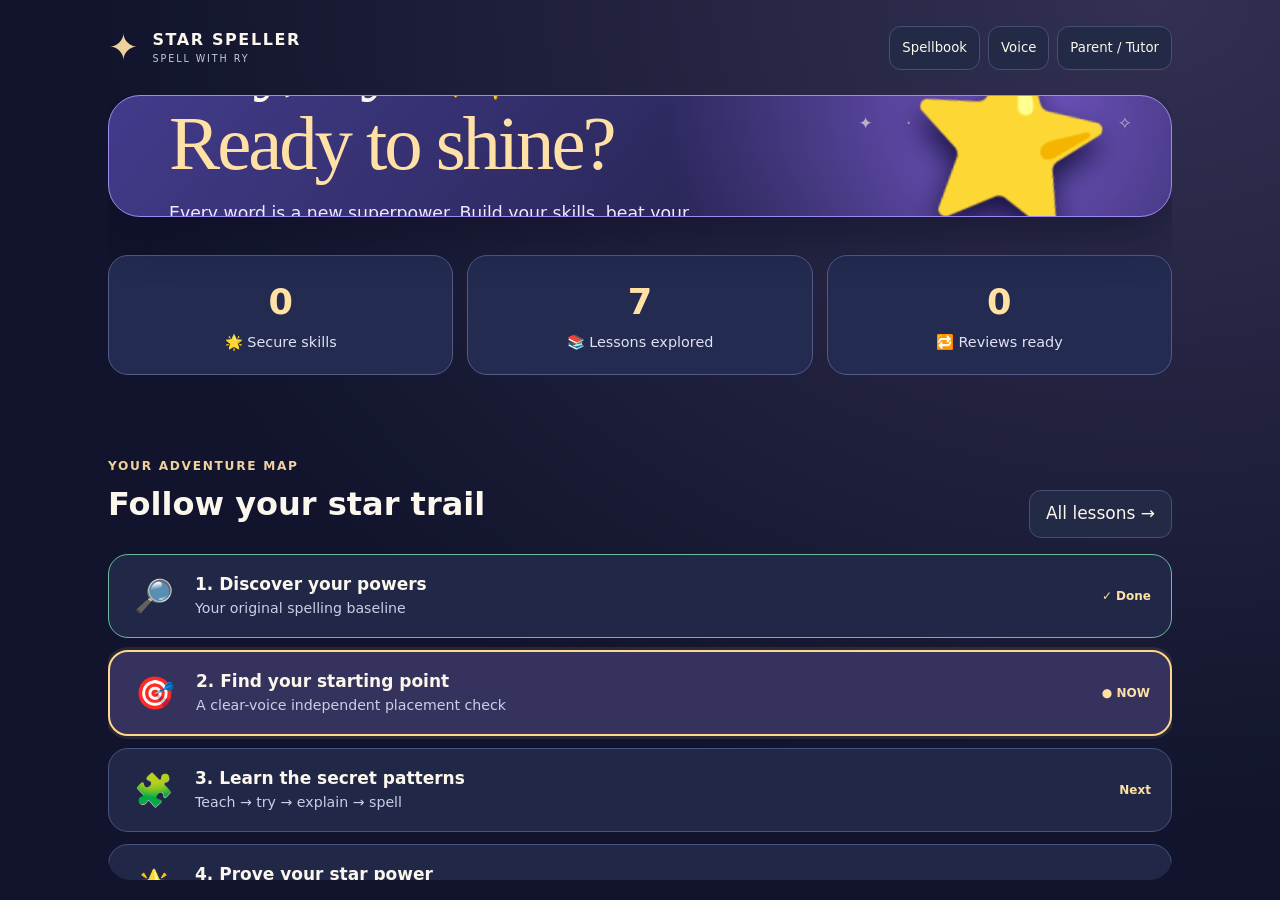
==== commit 759607dd: "Refresh dashboard assets for GitHub Pages" ====
--- a/index.html
+++ b/index.html
@@ -5,10 +5,10 @@
   <meta name="viewport" content="width=device-width, initial-scale=1, viewport-fit=cover">
   <meta name="theme-color" content="#11142c">
   <title>Star Speller · Spell With Ry</title>
-  <link rel="stylesheet" href="styles.css">
-  <script src="lessons.js" defer></script>
-  <script src="prior-evidence.js" defer></script>
-  <script src="app.js" defer></script>
+  <link rel="stylesheet" href="styles.css?v=2026.10.19.1">
+  <script src="lessons.js?v=2026.10.19.1" defer></script>
+  <script src="prior-evidence.js?v=2026.10.19.1" defer></script>
+  <script src="app.js?v=2026.10.19.1" defer></script>
 </head>
 <body>
   <div class="shell">
--- a/styles.css
+++ b/styles.css
@@ -4,3 +4,7 @@
 @media(max-height:730px) and (min-width:761px){.shell{padding:12px 24px;gap:12px}.task{gap:12px}.card{padding:18px}.hero-copy{gap:14px}.tile{padding:12px}.orb{height:190px;width:190px}.orb span{font-size:80px}}
 @media(prefers-reduced-motion:no-preference){.screen{animation:arrive .2s ease-out}@keyframes arrive{from{opacity:.3;transform:translateY(3px)}to{opacity:1;transform:translateY(0)}}}
 @media print{body{background:white;color:black}.shell{height:auto;max-width:none}header,.bottom-actions,#notice,.no-print{display:none!important}.screen,.scroll{overflow:visible}.card{background:white;border:1px solid #ccc}th,td,.muted,.eyebrow,h1,h2,h3,a,.good,.bad{color:black}details{break-inside:avoid}details>*{display:block!important}}
+
+/* Star Speller adventure dashboard — additive styling */
+.star-welcome{position:relative;overflow:hidden;display:flex;align-items:center;justify-content:space-between;gap:24px;padding:clamp(26px,5vw,60px);border-radius:32px;background:radial-gradient(circle at 85% 15%,#7557c8 0,transparent 38%),linear-gradient(130deg,#433b8b,#25234f 70%);border:1px solid #9d8aee;box-shadow:0 18px 45px #080b2370}
+.star-welcome:before{content:"✦  ·  ✧  ·  ✦  ·  ✧";position:absolute;top:15px;right:25px;opacity:.6;letter-spacing:14px}.star-welcome-copy{position:relative;z-index:1;max-width:610px}.star-welcome h1{font-size:clamp(2.6rem,6vw,4.8rem);line-height:1.07;letter-spacing:-.04em;margin:16px 0}.star-welcome h1 em{font-style:normal;color:#ffe0a5}.star-welcome p{font-size:1.08rem;color:#eee9ff;max-width:550px}.star-welcome .row{margin-top:26px}.star-go{background:#ffd788!important;color:#282044!important;font-weight:850!important;box-shadow:0 7px 0 #b58b47}.star-mascot{display:grid;place-items:center;flex:0 0 210px;transform:rotate(8deg)}.star-mascot span{font-size:clamp(7rem,13vw,12rem);filter:drop-shadow(0 15px 15px #17123f)}.star-mascot small{background:#fff0bd;color:#3d286a;border-radius:30px;padding:7px 13px;font-weight:900;letter-spacing:.07em}.star-stats{display:grid;grid-template-columns:repeat(3,1fr);gap:14px;margin:20px 0 32px}.star-stat{background:#242b51;border:1px solid #525b89;border-radius:20px;padding:20px;text-align:center}.star-stat strong{display:block;font-size:2.2rem;color:#ffe0a5}.star-stat span{font-size:.9rem;color:#e0e2f2}.star-section{margin:32px 0}.star-section-head{display:flex;justify-content:space-between;align-items:end;gap:15px;margin-bottom:16px}.star-section h2{font-size:clamp(1.4rem,3vw,2rem);margin:4px 0 10px}.star-path{display:grid;gap:12px}.star-step{display:flex;align-items:center;gap:16px;padding:17px 20px;border:1px solid #46547f;border-radius:20px;background:#202747}.star-step.now{border:2px solid #ffd788;background:#35335d;box-shadow:0 0 0 3px #ffd78818}.star-step.done{border-color:#6dba9a}.star-step-icon{font-size:2rem;width:50px;text-align:center}.star-step strong,.star-step small{display:block}.star-step small{color:#c8d0e6}.star-step-status{margin-left:auto;white-space:nowrap;font-size:.75rem;font-weight:800;color:#ffe0a5}.star-power-grid{display:grid;grid-template-columns:repeat(3,1fr);gap:16px}.star-power{text-align:left;display:flex;flex-direction:column;align-items:flex-start;gap:10px;min-height:215px;padding:24px;background:linear-gradient(145deg,#353565,#22294c);border:1px solid #6866a5;border-radius:23px;transition:transform .2s,border-color .2s}.star-power:hover{transform:translateY(-5px);border-color:#ffe0a5}.star-power>span{font-size:2.4rem}.star-power strong{font-size:1.25rem}.star-power small{color:#d0d5ec}.star-power b{margin-top:auto;color:#ffe0a5}.star-focus{padding:24px;border:1px solid #585c88;border-radius:24px;background:#1d2445}.star-focus p,.star-footer-note{color:#cbd0e7}.star-focus-list{display:grid;gap:9px}.star-focus-list button{display:flex;justify-content:space-between;text-align:left;background:#2d345d;border:1px solid #535e89;border-radius:12px;padding:12px 16px}.star-focus-list span{color:#ffe0a5}.star-footer-note{font-size:.8rem;text-align:center;margin:30px 0}@media(max-width:700px){.star-welcome{padding:28px 22px;display:block}.star-mascot{display:none}.star-stats{gap:8px}.star-stat{padding:13px 6px}.star-stat strong{font-size:1.6rem}.star-stat span{font-size:.72rem}.star-power-grid{grid-template-columns:1fr}.star-power{min-height:145px}.star-step{gap:10px;padding:12px}.star-step-icon{width:34px;font-size:1.5rem}.star-step-status{font-size:.65rem}}
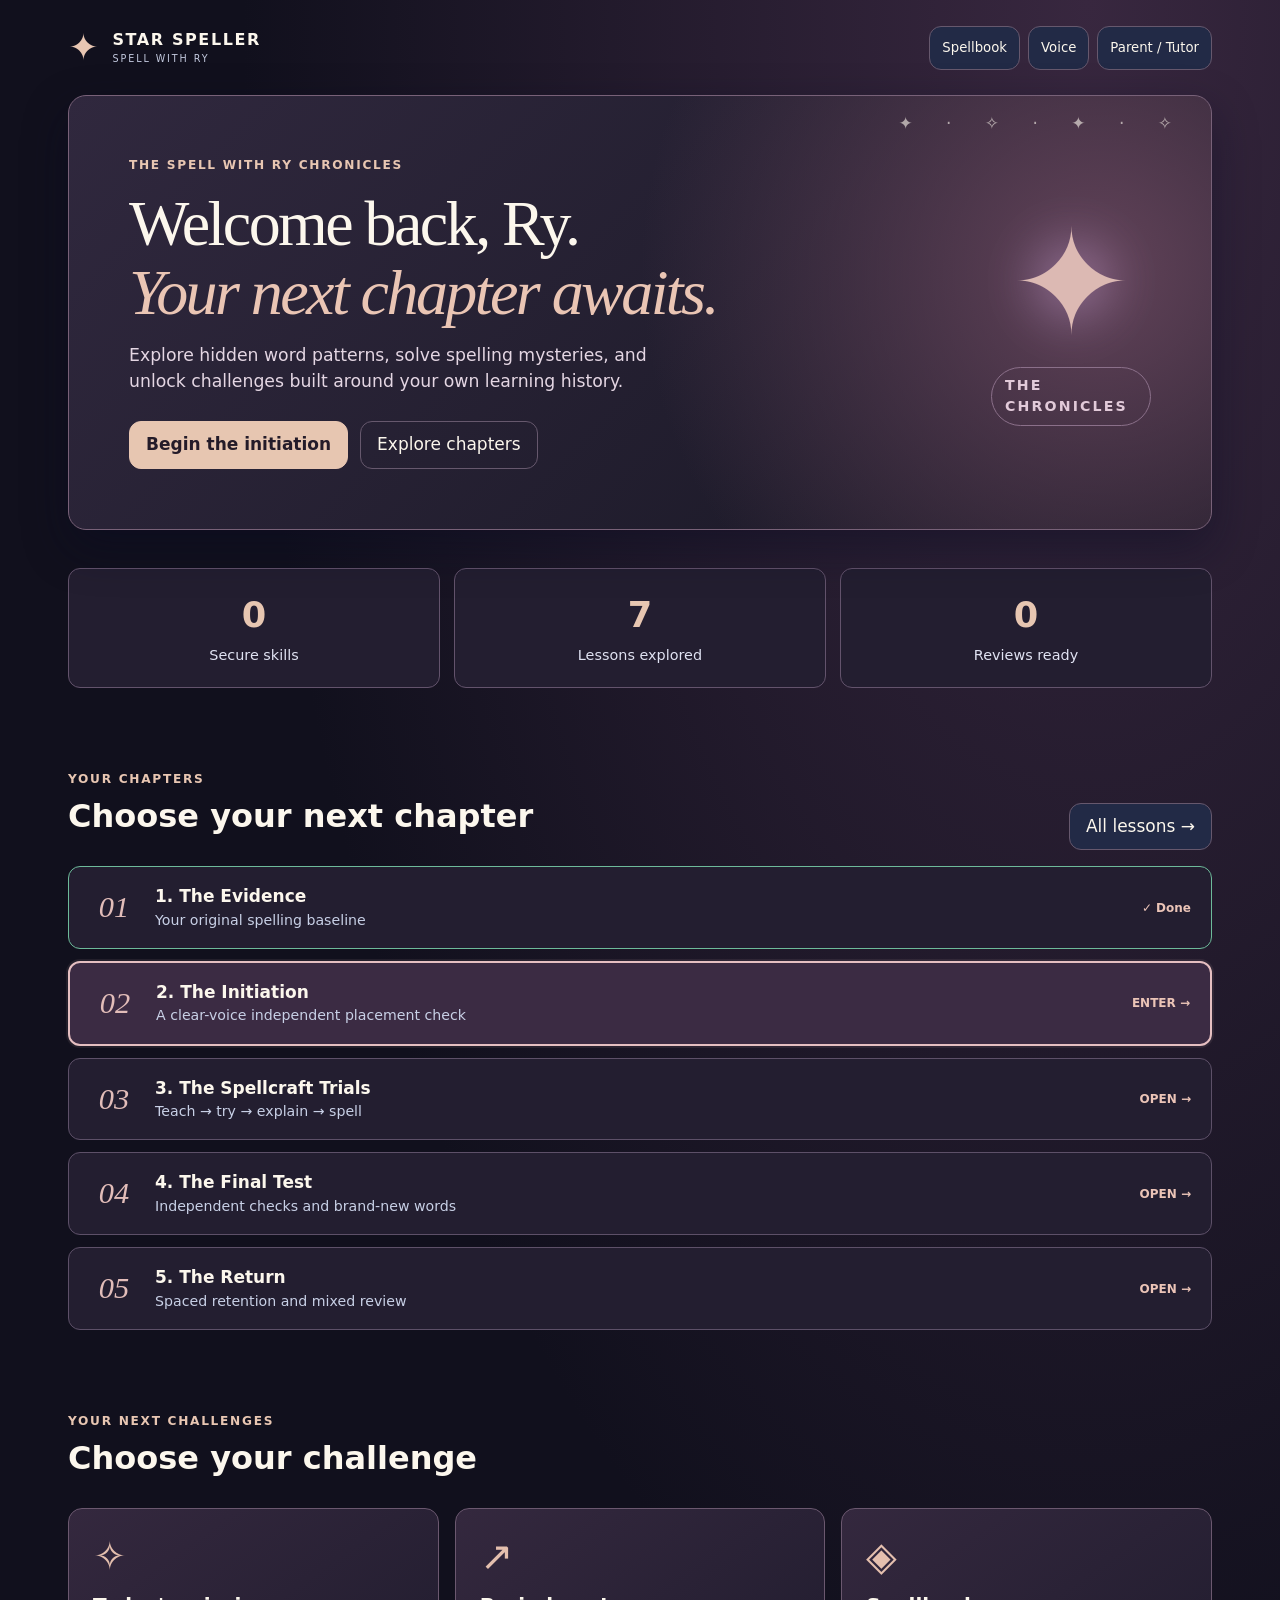
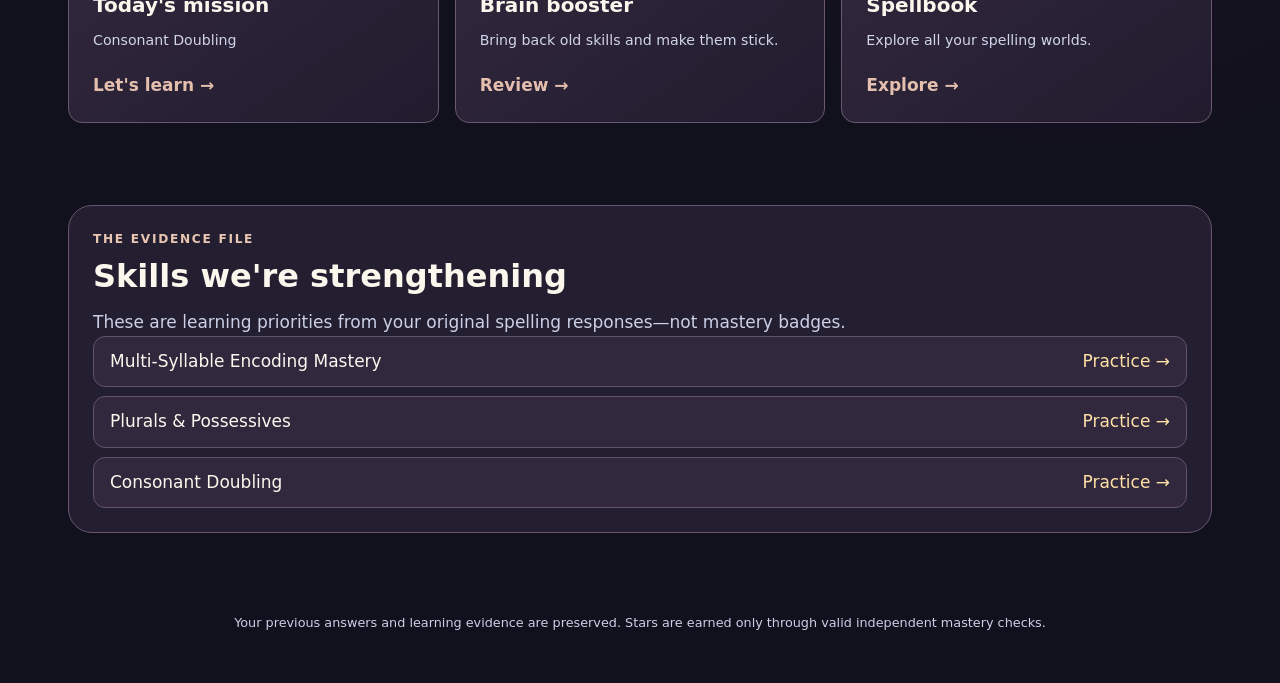
==== commit 3fa447c4: "Fix chapter clicks and scrolling; adopt cinematic teen theme" ====
--- a/index.html
+++ b/index.html
@@ -5,10 +5,10 @@
   <meta name="viewport" content="width=device-width, initial-scale=1, viewport-fit=cover">
   <meta name="theme-color" content="#11142c">
   <title>Star Speller · Spell With Ry</title>
-  <link rel="stylesheet" href="styles.css?v=2026.10.19.1">
-  <script src="lessons.js?v=2026.10.19.1" defer></script>
-  <script src="prior-evidence.js?v=2026.10.19.1" defer></script>
-  <script src="app.js?v=2026.10.19.1" defer></script>
+  <link rel="stylesheet" href="styles.css?v=2026.10.19.2">
+  <script src="lessons.js?v=2026.10.19.2" defer></script>
+  <script src="prior-evidence.js?v=2026.10.19.2" defer></script>
+  <script src="app.js?v=2026.10.19.2" defer></script>
 </head>
 <body>
   <div class="shell">
--- a/styles.css
+++ b/styles.css
@@ -8,3 +8,24 @@
 /* Star Speller adventure dashboard — additive styling */
 .star-welcome{position:relative;overflow:hidden;display:flex;align-items:center;justify-content:space-between;gap:24px;padding:clamp(26px,5vw,60px);border-radius:32px;background:radial-gradient(circle at 85% 15%,#7557c8 0,transparent 38%),linear-gradient(130deg,#433b8b,#25234f 70%);border:1px solid #9d8aee;box-shadow:0 18px 45px #080b2370}
 .star-welcome:before{content:"✦  ·  ✧  ·  ✦  ·  ✧";position:absolute;top:15px;right:25px;opacity:.6;letter-spacing:14px}.star-welcome-copy{position:relative;z-index:1;max-width:610px}.star-welcome h1{font-size:clamp(2.6rem,6vw,4.8rem);line-height:1.07;letter-spacing:-.04em;margin:16px 0}.star-welcome h1 em{font-style:normal;color:#ffe0a5}.star-welcome p{font-size:1.08rem;color:#eee9ff;max-width:550px}.star-welcome .row{margin-top:26px}.star-go{background:#ffd788!important;color:#282044!important;font-weight:850!important;box-shadow:0 7px 0 #b58b47}.star-mascot{display:grid;place-items:center;flex:0 0 210px;transform:rotate(8deg)}.star-mascot span{font-size:clamp(7rem,13vw,12rem);filter:drop-shadow(0 15px 15px #17123f)}.star-mascot small{background:#fff0bd;color:#3d286a;border-radius:30px;padding:7px 13px;font-weight:900;letter-spacing:.07em}.star-stats{display:grid;grid-template-columns:repeat(3,1fr);gap:14px;margin:20px 0 32px}.star-stat{background:#242b51;border:1px solid #525b89;border-radius:20px;padding:20px;text-align:center}.star-stat strong{display:block;font-size:2.2rem;color:#ffe0a5}.star-stat span{font-size:.9rem;color:#e0e2f2}.star-section{margin:32px 0}.star-section-head{display:flex;justify-content:space-between;align-items:end;gap:15px;margin-bottom:16px}.star-section h2{font-size:clamp(1.4rem,3vw,2rem);margin:4px 0 10px}.star-path{display:grid;gap:12px}.star-step{display:flex;align-items:center;gap:16px;padding:17px 20px;border:1px solid #46547f;border-radius:20px;background:#202747}.star-step.now{border:2px solid #ffd788;background:#35335d;box-shadow:0 0 0 3px #ffd78818}.star-step.done{border-color:#6dba9a}.star-step-icon{font-size:2rem;width:50px;text-align:center}.star-step strong,.star-step small{display:block}.star-step small{color:#c8d0e6}.star-step-status{margin-left:auto;white-space:nowrap;font-size:.75rem;font-weight:800;color:#ffe0a5}.star-power-grid{display:grid;grid-template-columns:repeat(3,1fr);gap:16px}.star-power{text-align:left;display:flex;flex-direction:column;align-items:flex-start;gap:10px;min-height:215px;padding:24px;background:linear-gradient(145deg,#353565,#22294c);border:1px solid #6866a5;border-radius:23px;transition:transform .2s,border-color .2s}.star-power:hover{transform:translateY(-5px);border-color:#ffe0a5}.star-power>span{font-size:2.4rem}.star-power strong{font-size:1.25rem}.star-power small{color:#d0d5ec}.star-power b{margin-top:auto;color:#ffe0a5}.star-focus{padding:24px;border:1px solid #585c88;border-radius:24px;background:#1d2445}.star-focus p,.star-footer-note{color:#cbd0e7}.star-focus-list{display:grid;gap:9px}.star-focus-list button{display:flex;justify-content:space-between;text-align:left;background:#2d345d;border:1px solid #535e89;border-radius:12px;padding:12px 16px}.star-focus-list span{color:#ffe0a5}.star-footer-note{font-size:.8rem;text-align:center;margin:30px 0}@media(max-width:700px){.star-welcome{padding:28px 22px;display:block}.star-mascot{display:none}.star-stats{gap:8px}.star-stat{padding:13px 6px}.star-stat strong{font-size:1.6rem}.star-stat span{font-size:.72rem}.star-power-grid{grid-template-columns:1fr}.star-power{min-height:145px}.star-step{gap:10px;padding:12px}.star-step-icon{width:34px;font-size:1.5rem}.star-step-status{font-size:.65rem}}
+
+/* Teen mystery edition: restore full page scrolling and clickable chapters */
+:root{--bg:#11101d;--panel:#211c2d;--line:#66586d;--gold:#e8c6b2}
+body{background:radial-gradient(ellipse at 85% 0,#38273f,transparent 55%),#11101d}
+.shell{height:auto;min-height:100dvh;max-width:1200px}
+main{display:block;flex:initial;min-height:0}
+.screen{overflow:visible;display:flex;min-height:0}
+.star-welcome{min-height:340px;border-radius:18px;background:radial-gradient(circle at 90% 40%,#624359,transparent 43%),linear-gradient(135deg,#30283e,#181724);border-color:#786178}
+.star-welcome h1{font-family:Georgia,serif;font-weight:400;font-size:clamp(2.5rem,5vw,4.5rem)}
+.star-welcome h1 em{color:#eac5b4;font-style:italic}
+.star-welcome p{color:#e4d6e3}
+.star-mascot{transform:none;flex-basis:160px}.star-mascot span{font:9rem Georgia,serif;color:#dcb9b3;filter:drop-shadow(0 0 28px #b48fbd)}.star-mascot small{background:transparent;color:#e2cad9;border:1px solid #8b708a;letter-spacing:.15em}
+.star-go{background:#e7c6b1!important;color:#241b29!important;box-shadow:none}
+.star-stat{background:#231e30;border-color:#63536c;border-radius:12px}.star-stat strong{color:#e7c6b1}
+.star-step{width:100%;text-align:left;cursor:pointer;background:#231e30;border-color:#5d5068;border-radius:12px;transition:background .2s,transform .2s}
+.star-step:hover{background:#3b2d47;transform:translateX(4px);border-color:#d7b3c4}
+.star-step.now{background:#3b2b43;border-color:#e5bfc1;box-shadow:0 0 0 2px #e5bfc115}
+.star-step-icon{font:italic 1.9rem Georgia,serif;color:#e2bdb9}
+.star-step-status{color:#ebc4b7}.star-power{border-radius:14px;background:linear-gradient(145deg,#34283e,#201c2e);border-color:#6b586f}.star-power>span{font:2.5rem Georgia,serif;color:#e4bfae}.star-power b{color:#e4bfae}
+.star-focus{background:#241e31;border-color:#68556c}.star-focus-list button{background:#31283e;border-color:#62516b}
+@media(max-width:700px){.shell{padding:15px}.star-welcome{min-height:0}.star-welcome h1{font-size:2.6rem}}
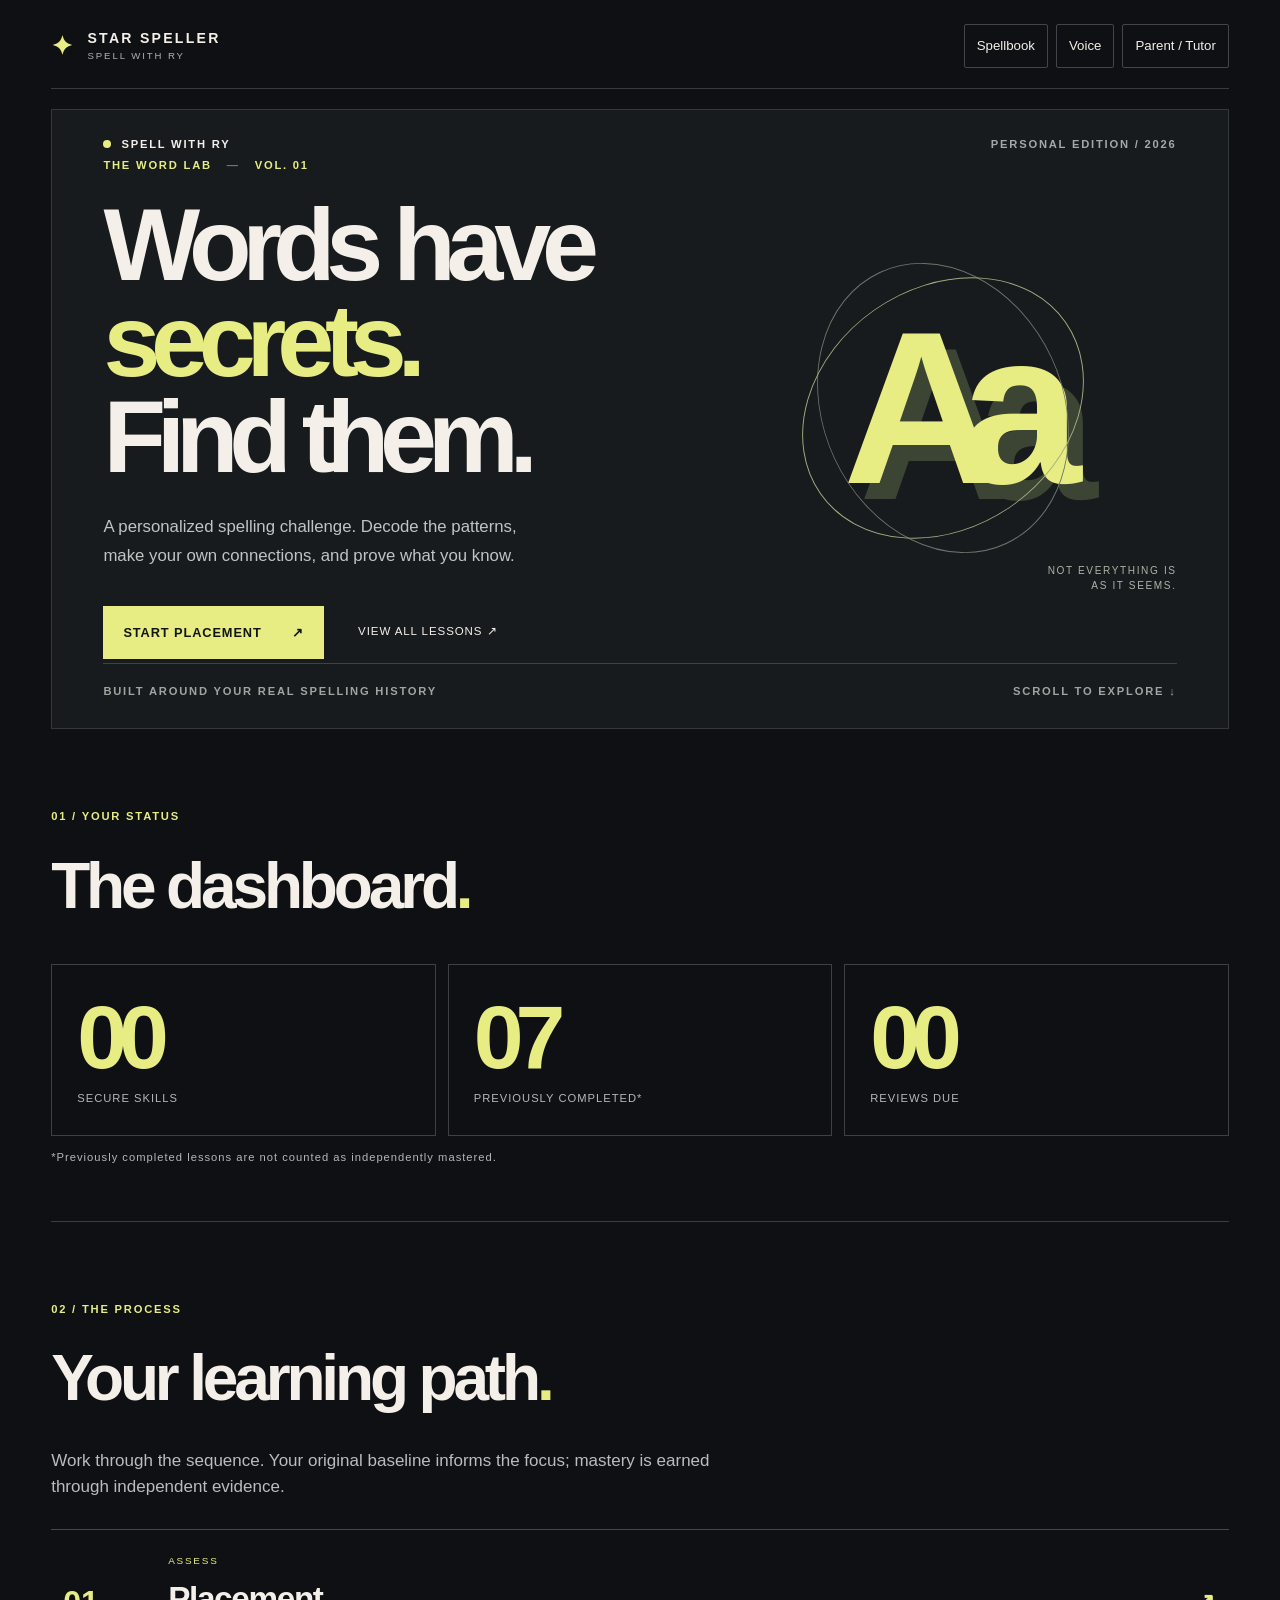
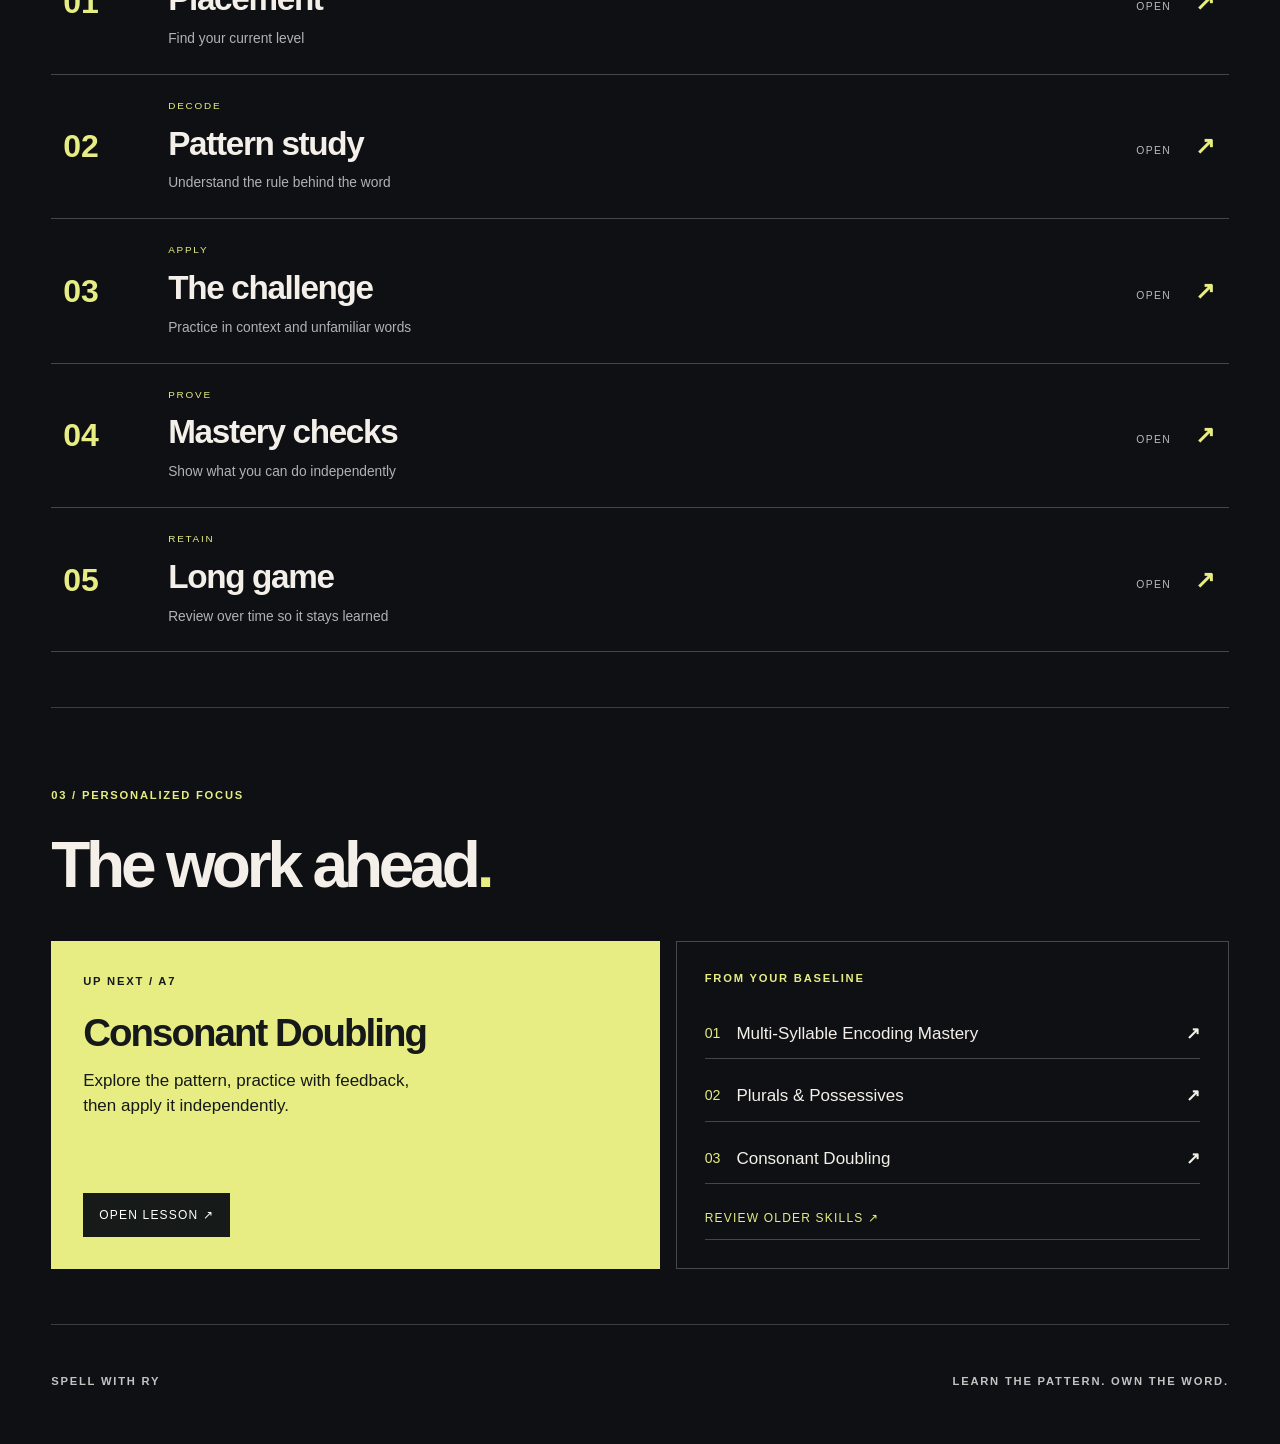
==== commit 7f21b1d8: "Replace childish dashboard with editorial teen Word Lab design" ====
--- a/index.html
+++ b/index.html
@@ -5,10 +5,10 @@
   <meta name="viewport" content="width=device-width, initial-scale=1, viewport-fit=cover">
   <meta name="theme-color" content="#11142c">
   <title>Star Speller · Spell With Ry</title>
-  <link rel="stylesheet" href="styles.css?v=2026.10.19.2">
-  <script src="lessons.js?v=2026.10.19.2" defer></script>
-  <script src="prior-evidence.js?v=2026.10.19.2" defer></script>
-  <script src="app.js?v=2026.10.19.2" defer></script>
+  <link rel="stylesheet" href="styles.css?v=2026.10.19.3">
+  <script src="lessons.js?v=2026.10.19.3" defer></script>
+  <script src="prior-evidence.js?v=2026.10.19.3" defer></script>
+  <script src="app.js?v=2026.10.19.3" defer></script>
 </head>
 <body>
   <div class="shell">
--- a/styles.css
+++ b/styles.css
@@ -29,3 +29,51 @@
 .star-step-status{color:#ebc4b7}.star-power{border-radius:14px;background:linear-gradient(145deg,#34283e,#201c2e);border-color:#6b586f}.star-power>span{font:2.5rem Georgia,serif;color:#e4bfae}.star-power b{color:#e4bfae}
 .star-focus{background:#241e31;border-color:#68556c}.star-focus-list button{background:#31283e;border-color:#62516b}
 @media(max-width:700px){.shell{padding:15px}.star-welcome{min-height:0}.star-welcome h1{font-size:2.6rem}}
+
+/* Editorial word-lab homepage. No mascots, badges, fantasy metaphors or emoji. */
+:root{--bg:#0e1013;--ink:#f4f0e9;--gold:#e7ed82;--muted:#aeb0b2;--line:#414449}
+body{background:#0e1013;color:#f4f0e9;font-family:Arial,Helvetica,sans-serif}
+.shell{max-width:1360px;padding:24px clamp(20px,4vw,65px);gap:20px}
+header{border-bottom:1px solid #383b40;padding-bottom:20px}
+.brand{font-size:.88rem;letter-spacing:.16em}.brand>span:first-child{font-size:1.6rem;color:#e7ed82}
+header nav button{background:transparent;border-color:#42464b;border-radius:2px}
+.editorial-hero{position:relative;background:#171b1e;border:1px solid #34383c;min-height:620px;padding:26px clamp(22px,4vw,58px) 24px;overflow:hidden}
+.editorial-kicker,.editorial-bottom,.edition,.overview-title>span,.focus-feature>span,.focus-aside>span,.editorial-footer{font-size:.7rem;font-weight:750;letter-spacing:.16em}
+.editorial-kicker{display:flex;align-items:center;gap:10px}.live-dot{width:8px;height:8px;background:#e7ed82;border-radius:50%}.issue{margin-left:auto;color:#a4a8a7}
+.editorial-layout{display:grid;grid-template-columns:1.25fr 1fr;align-items:center;min-height:510px;gap:20px}
+.edition{color:#e7ed82;margin-bottom:23px}.edition span{padding:0 10px;color:#777}
+.editorial-hero h1{font-family:Arial,Helvetica,sans-serif;font-size:clamp(3.9rem,8vw,8rem);font-weight:900;letter-spacing:-.09em;line-height:.94}
+.editorial-hero h1 i{font-style:normal;color:#e7ed82}
+.editorial-description{max-width:440px;font-size:1.05rem;color:#c0c4c3;margin-top:28px;line-height:1.7}
+.editorial-actions{display:flex;gap:18px;align-items:center;flex-wrap:wrap;margin-top:35px}
+.editorial-cta{background:#e7ed82;color:#111514;border:0;border-radius:0;padding:17px 20px;font-size:.8rem;font-weight:900;letter-spacing:.07em}
+.editorial-cta span{margin-left:26px}.editorial-link{border:0;background:none;font-size:.72rem;letter-spacing:.08em}
+.editorial-art{height:370px;position:relative;display:grid;place-items:center;isolation:isolate}
+.art-ring{position:absolute;border:1px solid #6e766b;border-radius:50%;width:300px;height:300px;transform:rotate(-25deg) scaleX(.8)}
+.ring-two{transform:rotate(55deg) scaleX(.8);border-color:#a2ae80}
+.art-type{font-size:clamp(8rem,17vw,17rem);font-weight:900;letter-spacing:-.18em;color:#e7ed82;line-height:1;text-shadow:16px 16px 0 #3c4534}
+.art-caption{position:absolute;bottom:0;right:0;text-align:right;font-size:.63rem;letter-spacing:.16em;color:#adb4a6}
+.editorial-bottom{display:flex;justify-content:space-between;gap:15px;border-top:1px solid #3e4242;padding-top:19px;color:#9fa5a1}
+.editorial-overview,.editorial-curriculum,.editorial-focus{padding:55px 0;border-bottom:1px solid #3b3d40}
+.overview-title>span{color:#e7ed82}.overview-title h2{font-size:clamp(2.2rem,5vw,4rem);font-weight:850;letter-spacing:-.065em;margin:10px 0 22px}
+.thin{color:#e7ed82}.overview-title p{color:#b9bdbb;max-width:660px}
+.overview-numbers{display:grid;grid-template-columns:repeat(3,1fr);gap:12px;margin-top:30px}
+.overview-numbers>div{border:1px solid #3c4143;padding:28px 25px;display:flex;flex-direction:column;gap:8px}
+.overview-numbers strong{font-size:clamp(3rem,7vw,6rem);letter-spacing:-.09em;line-height:1;color:#e7ed82}
+.overview-numbers span,.overview-disclaimer{font-size:.7rem;letter-spacing:.09em;color:#b4b8b8}.overview-disclaimer{margin-top:13px}
+.editorial-stage-list{margin-top:30px;border-top:1px solid #424749}
+.editorial-stage{width:100%;display:grid;grid-template-columns:85px 1fr auto;align-items:center;text-align:left;gap:20px;padding:24px 12px;background:transparent;border:0;border-bottom:1px solid #424749;border-radius:0}
+.editorial-stage:hover{background:#1e2424}.stage-no{font-size:2rem;font-weight:800;color:#e7ed82}
+.stage-main{display:flex;flex-direction:column;gap:5px}.stage-main small{font-size:.62rem;letter-spacing:.18em;color:#e7ed82}
+.stage-main strong{font-size:clamp(1.3rem,2.6vw,2.1rem);letter-spacing:-.04em}.stage-main>span{font-size:.86rem;color:#aeb4b3}
+.stage-state{font-size:.65rem;letter-spacing:.13em;color:#b7bcbb}.stage-state b{font-size:1.5rem;color:#e7ed82;margin-left:20px}
+.focus-grid{display:grid;grid-template-columns:1.1fr 1fr;gap:16px;margin-top:28px}
+.focus-feature{background:#e7ed82;color:#151919;padding:32px;min-height:290px;display:flex;flex-direction:column;align-items:start}
+.focus-feature h3{font-size:clamp(1.8rem,3vw,3rem);line-height:1.1;letter-spacing:-.05em;margin:22px 0 14px}
+.focus-feature p{max-width:360px}.focus-feature button{margin-top:auto;background:#161a19;color:white;border-radius:0;border:0;font-size:.75rem;letter-spacing:.1em}
+.focus-aside{border:1px solid #44494a;padding:28px;display:flex;flex-direction:column;gap:12px}
+.focus-aside>span{color:#e7ed82;margin-bottom:10px}.focus-aside button{background:transparent;border:0;border-bottom:1px solid #434747;border-radius:0;text-align:left;padding:12px 0;display:flex;gap:16px;align-items:center}
+.focus-aside button small{color:#e7ed82}.focus-aside button b{margin-left:auto}.focus-aside .focus-review{margin-top:auto;color:#e7ed82;font-size:.75rem;letter-spacing:.1em}
+.editorial-footer{display:flex;justify-content:space-between;padding:30px 0;color:#c0c5c0}
+@media(max-width:850px){.editorial-layout{grid-template-columns:1fr}.editorial-art{display:none}.editorial-hero{min-height:0}.editorial-layout{min-height:440px}.focus-grid{grid-template-columns:1fr}}
+@media(max-width:560px){.editorial-hero{padding:20px}.editorial-hero h1{font-size:clamp(3.7rem,15vw,6rem)}.editorial-layout{min-height:440px}.editorial-bottom{font-size:.56rem}.overview-numbers{gap:5px}.overview-numbers>div{padding:15px 8px}.overview-numbers span{font-size:.55rem}.editorial-stage{grid-template-columns:45px 1fr auto;gap:10px}.stage-no{font-size:1.3rem}.stage-state{font-size:.55rem}.stage-state b{margin-left:3px}.editorial-footer{font-size:.55rem}}
